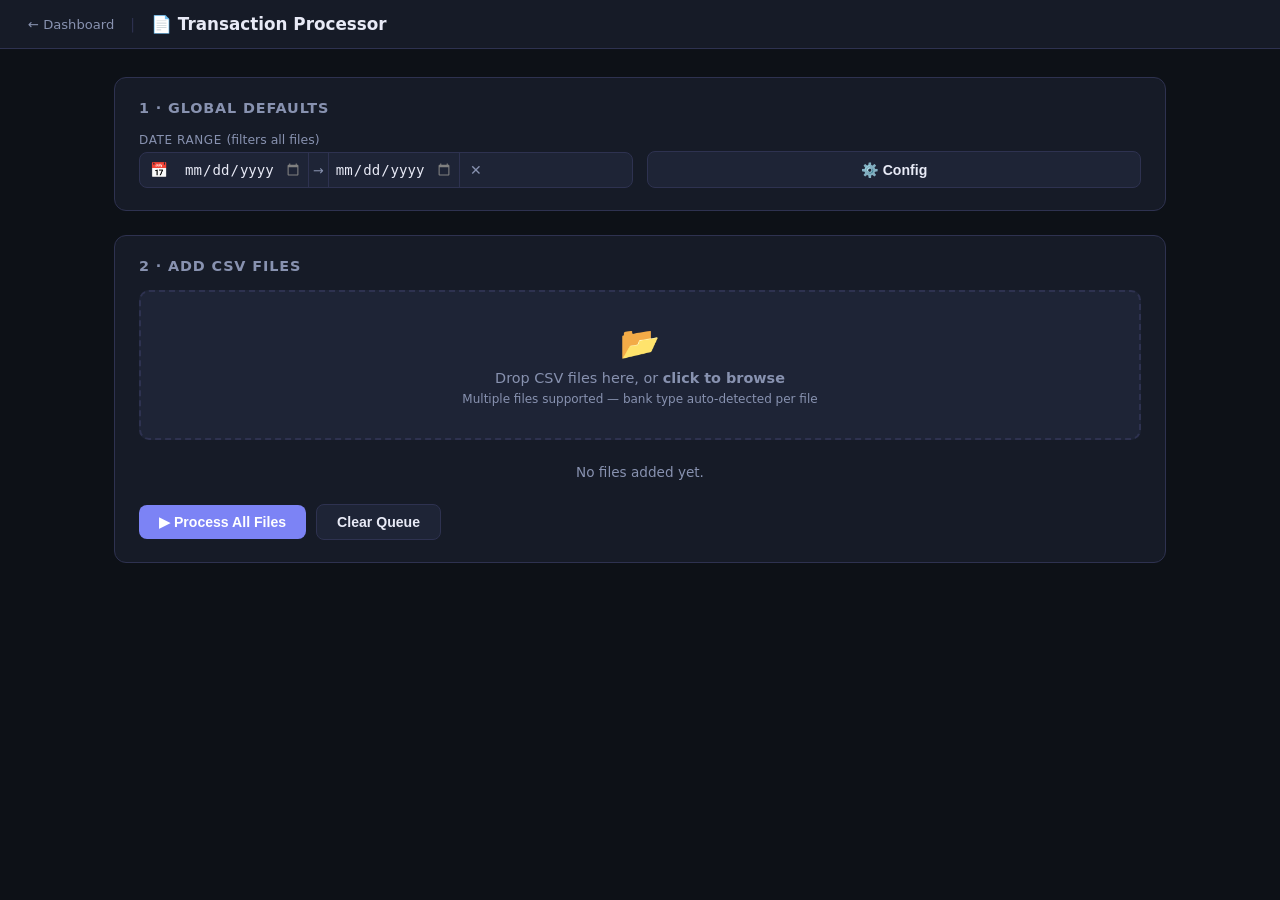
==== process.html @ f2950ca1 "(1) fix when parsing date to assume local timezone and not utc+0. (2) fix citi processing to negate " ====
<!DOCTYPE html>
<html lang="en">
<head>
  <meta charset="UTF-8" />
  <meta name="viewport" content="width=device-width, initial-scale=1.0" />
  <title>Transaction Processor · Spend Tracker</title>
  <style>
    :root {
      --bg:      #0d1117; --surface: #161b27; --surface2: #1e2436;
      --border:  #2e3250; --text:    #e8eaf6; --muted:    #8892b0;
      --accent:  #7c83f5; --green:   #4caf91; --red:      #e05c5c;
    }
    *, *::before, *::after { box-sizing: border-box; margin: 0; padding: 0; }
    body { background: var(--bg); color: var(--text); font-family: 'Segoe UI', system-ui, sans-serif; font-size: 14px; min-height: 100vh; }

    /* ── HEADER ── */
    header { background: var(--surface); border-bottom: 1px solid var(--border); padding: 14px 28px; display: flex; align-items: center; gap: 16px; }
    header a { color: var(--muted); text-decoration: none; font-size: 0.82rem; }
    header a:hover { color: var(--accent); }
    header h1 { font-size: 1.05rem; font-weight: 700; }
    .sep { color: var(--border); }

    /* ── LAYOUT ── */
    main { max-width: 1100px; margin: 0 auto; padding: 28px 24px; display: flex; flex-direction: column; gap: 24px; }
    .section { background: var(--surface); border: 1px solid var(--border); border-radius: 12px; padding: 22px 24px; display: flex; flex-direction: column; gap: 16px; }
    .section h2 { font-size: 0.9rem; font-weight: 700; color: var(--muted); text-transform: uppercase; letter-spacing: 0.06em; }

    /* ── GLOBAL FIELDS ── */
    .fields-row { display: flex; gap: 14px; flex-wrap: wrap; }
    .field-group { display: flex; flex-direction: column; gap: 5px; flex: 1; min-width: 180px; }
    .field-group label { font-size: 0.75rem; color: var(--muted); text-transform: uppercase; letter-spacing: 0.05em; }
    .field-group input, .field-group select {
      background: var(--surface2); border: 1px solid var(--border); color: var(--text);
      padding: 8px 12px; border-radius: 8px; font-size: 0.88rem; outline: none;
    }
    .field-group input:focus, .field-group select:focus { border-color: var(--accent); }

    /* ── DROP ZONE ── */
    #drop-zone {
      border: 2px dashed var(--border); border-radius: 10px; padding: 32px 24px;
      text-align: center; cursor: pointer; transition: border-color 0.15s, background 0.15s;
      background: var(--surface2);
    }
    #drop-zone:hover, #drop-zone.drag-over { border-color: var(--accent); background: #7c83f510; }
    #drop-zone .drop-icon { font-size: 2rem; }
    #drop-zone p { color: var(--muted); font-size: 0.9rem; margin-top: 8px; }

    /* ── FILE QUEUE ── */
    .file-queue { display: flex; flex-direction: column; gap: 10px; } /* overflow-x: auto; /* prevent rows from forcing page width */ }
    .fq-row { overflow-x: auto; }
    .fq-empty { color: var(--muted); font-size: 0.85rem; text-align: center; padding: 8px 0; }
    .fq-row {
      display: flex; align-items: center; gap: 10px; padding: 12px 14px;
      background: var(--surface2); border-radius: 8px; border: 1px solid var(--border);
      /* keep everything on a single line so the remove button never drops
         and spacing stays predictable regardless of container width */
      flex-wrap: nowrap;
    }
    .fq-name {
      /* occupy remaining space but can shrink to zero; width capped so
         truncation happens at the same point regardless of other content */
      flex: 1 1 0;           /* grow/shrink with the row */
      min-width: 0;          /* allow it to collapse for scrolling */
      max-width: 250px;      /* prevent insanely long names from pushing
                                 everything else */
      font-size: 0.88rem;
      overflow: hidden; text-overflow: ellipsis; white-space: nowrap;
    }
    .fq-badge {
      font-size: 0.75rem; color: var(--green); background: #4caf9118;
      border: 1px solid #4caf9140; border-radius: 20px; padding: 3px 10px;
      /* fixed width pill so all badges align uniformly */
      display: inline-block; flex: 0 0 140px; max-width: 140px;
      overflow: hidden; text-overflow: ellipsis; white-space: nowrap;
    }
    .fq-badge.unknown { color: var(--red); background: #e05c5c18; border-color: #e05c5c40; }

    /* styled native select — matches index.html trigger aesthetic */
    .fq-select-wrap { position: relative; display: inline-block; }
    .fq-select-wrap::after {
      content: '\25BE'; position: absolute; right: 10px; top: 50%;
      transform: translateY(-50%); color: var(--muted); pointer-events: none; font-size: 0.8rem;
    }
    .fq-select {
      appearance: none; -webkit-appearance: none;
      background: var(--surface); border: 1px solid var(--border); color: var(--text);
      padding: 7px 30px 7px 12px; border-radius: 8px; font-size: 0.82rem;
      outline: none; cursor: pointer;
      flex: 0 0 200px;        /* fixed select width */
      font-family: inherit;
    }
    .fq-select:focus { border-color: var(--accent); }
    .fq-select:hover { border-color: var(--muted); }

    /* per-file text inputs (account name, owner) */
    .fq-input {
      background: var(--surface); border: 1px solid var(--border); color: var(--text);
      padding: 7px 12px; border-radius: 8px; font-size: 0.82rem; outline: none;
      min-width: 130px; font-family: inherit;
    }
    .fq-input:focus { border-color: var(--accent); }
    .fq-input:hover { border-color: var(--muted); }
    .fq-input::placeholder { color: var(--muted); }
    .fq-field { display: flex; flex-direction: column; gap: 3px;
      flex: 0 0 150px; /* fixed field width for uniform rows */
    }
    .fq-field-label { font-size: 0.68rem; color: var(--muted); text-transform: uppercase; letter-spacing: 0.05em; }

    .fq-remove {
      cursor: pointer; color: var(--muted); background: none; border: none;
      font-size: 1rem; padding: 4px 8px; border-radius: 4px; line-height: 1;
      margin-left: auto; flex-shrink: 0; /* keep button visible and at end */
    }
    .fq-remove:hover { color: var(--red); }

    .autocomplete-wrapper { position: relative; flex: 0 0 150px; }
    .autocomplete-list {
      display: none;
      position: absolute;
      top: 100%;
      left: 0;
      right: 0;
      z-index: 500;
      background: var(--surface);
      border: 1px solid var(--border);
      border-radius: 6px;
      max-height: 180px;
      overflow-y: auto;
      box-shadow: 0 4px 16px #00000055;
    }
    .autocomplete-list.open { display: block; }
    .autocomplete-item {
      padding: 7px 12px;
      font-size: 0.82rem;
      cursor: pointer;
      color: var(--text);
    }
    .autocomplete-item:hover { background: var(--surface2); }

    /* ── BUTTONS ── */
    .btn { padding: 9px 20px; border-radius: 8px; border: none; font-size: 0.88rem; font-weight: 600; cursor: pointer; transition: opacity 0.15s; }
    .btn:hover { opacity: 0.85; }
    .btn-primary { background: var(--accent); color: white; }
    .btn-secondary { background: var(--surface2); color: var(--text); border: 1px solid var(--border); }
    .btn-green { background: var(--green); color: white; }
    .btn-sm { padding: 5px 12px; font-size: 0.78rem; }
    .btn-danger { background: transparent; border: none; color: var(--muted); font-size: 1rem; cursor: pointer; padding: 4px 8px; border-radius: 4px; }
    .btn-danger:hover { color: var(--red); }
    input[type=file] { display: none; }

    /* ── PARSE ACTIONS ── */
    .parse-actions { display: flex; align-items: center; gap: 10px; flex-wrap: wrap; }
    .parse-error { color: var(--red); font-size: 0.82rem; display: none; padding: 8px 12px; background: #e05c5c18; border-radius: 6px; border: 1px solid #e05c5c44; }

    /* ── SUMMARY BAR ── */
    .summary-bar { display: flex; align-items: center; gap: 20px; padding: 10px 14px; background: var(--surface2); border-radius: 8px; flex-wrap: wrap; }
    .summary-bar .stat { display: flex; flex-direction: column; gap: 2px; }
    .summary-bar .stat-label { font-size: 0.7rem; color: var(--muted); text-transform: uppercase; letter-spacing: 0.05em; }
    .summary-bar .stat-value { font-size: 0.95rem; font-weight: 700; }
    .positive { color: var(--green); }
    .negative { color: var(--red); }
    .summary-bar .actions { margin-left: auto; display: flex; gap: 8px; flex-wrap: wrap; }

    /* ── PREVIEW TABLE ── */
    .table-wrap { overflow-x: auto; border-radius: 9px; border: 1px solid var(--border); }
    table { width: 100%; border-collapse: collapse; font-size: 0.83rem; }
    thead tr { background: var(--surface2); }
    th { padding: 9px 10px; text-align: left; color: var(--muted); font-size: 0.72rem; text-transform: uppercase; letter-spacing: 0.05em; white-space: nowrap; border-bottom: 1px solid var(--border); }
    tbody tr { border-bottom: 1px solid var(--border)22; }
    tbody tr:last-child { border-bottom: none; }
    tbody tr:hover { background: var(--surface2)88; }
    td { padding: 6px 8px; vertical-align: middle; }
    td.row-num { color: var(--muted); font-size: 0.75rem; width: 36px; text-align: center; }
    td.date-cell { white-space: nowrap; color: var(--muted); width: 100px; }
    td.amount-cell { text-align: right; white-space: nowrap; width: 90px; font-family: monospace; }
    [contenteditable] { outline: none; border-radius: 4px; padding: 2px 5px; min-width: 20px; display: inline-block; }
    [contenteditable]:focus { background: var(--surface2); box-shadow: 0 0 0 1.5px var(--accent); }
    td.amount-cell [contenteditable] { text-align: right; }
    .error-row { background: #e05c5c10 !important; }
    .error-row td.date-cell { color: var(--red); }

    /* ── TOAST ── */
    #toast { position: fixed; bottom: 24px; right: 24px; background: var(--surface); border: 1px solid var(--border); color: var(--text); padding: 10px 18px; border-radius: 9px; font-size: 0.85rem; box-shadow: 0 8px 24px #00000066; opacity: 0; pointer-events: none; transition: opacity 0.2s; z-index: 999; }
    #toast.show { opacity: 1; }

    /* modal overlay for account config import */
    .modal {
      position: fixed; top: 0; left: 0; width: 100%; height: 100%;
      background: rgba(0,0,0,0.6); display: flex; align-items: center; justify-content: center;
      visibility: hidden; opacity: 0; transition: opacity 0.2s;
      z-index: 1000;
    }
    .modal.show { visibility: visible; opacity: 1; }
    .modal-content {
      background: var(--surface); padding: 20px; border-radius: 10px;
      width: 90%; max-width: 500px;
    }
    .modal-content textarea {
      width: 100%; resize: vertical; background: var(--surface2);
      color: var(--text); border: 1px solid var(--border);
      border-radius: 8px; padding: 8px;
      font-family: inherit; font-size: 0.9rem;
    }
    .modal-actions { display: flex; justify-content: flex-end; gap: 10px; margin-top: 10px; }

    .config-status-badge {
      font-size: 0.75rem;
      color: var(--green);
      display: flex;
      align-items: center;
      gap: 4px;
      margin-top: 4px;
      white-space: nowrap;
    }
    .config-status-badge a {
      color: var(--accent);
      text-decoration: none;
      cursor: pointer;
    }
    .config-status-badge a:hover { text-decoration: underline; }

    /* ── DATE RANGE PILL ── */
    .date-range-pill {
      display: inline-flex; align-items: center; gap: 0;
      background: var(--surface2); border: 1px solid var(--border);
      border-radius: 8px; padding: 0; overflow: hidden; transition: border-color 0.15s;
    }
    .date-range-pill:focus-within { border-color: var(--accent); }
    .date-range-pill .pill-icon { padding: 0 10px; color: var(--muted); font-size: 0.9rem; pointer-events: none; }
    .date-range-pill input[type=date] {
      background: transparent; border: none; color: var(--text);
      padding: 8px 6px; font-size: 0.88rem; outline: none; cursor: pointer; width: 130px;
    }
    .date-range-pill input[type=date]::-webkit-calendar-picker-indicator { filter: invert(0.5); cursor: pointer; }
    .date-range-pill .pill-sep {
      color: var(--muted); font-size: 0.8rem; padding: 0 4px;
      border-left: 1px solid var(--border); border-right: 1px solid var(--border);
      align-self: stretch; display: flex; align-items: center;
    }
    .date-range-clear {
      background: none; border: none; color: var(--muted); cursor: pointer;
      padding: 0 10px; font-size: 0.85rem; align-self: stretch;
      border-left: 1px solid var(--border); display: flex; align-items: center;
    }
    .date-range-clear:hover { color: var(--red); }
    .toggle-label { display: flex; align-items: center; gap: 7px; font-size: 0.82rem; color: var(--muted); cursor: pointer; user-select: none; }
    .toggle-label input[type=checkbox] { accent-color: var(--accent); width: 14px; height: 14px; cursor: pointer; }
    .toggle-label:hover { color: var(--text); }
    #step-preview { display: none; }
  </style>
</head>
<body>

<header>
  <a href="./index.html">&#x2190; Dashboard</a>
  <span class="sep">|</span>
  <h1>&#x1F4C4; Transaction Processor</h1>
</header>

<main>

  <!-- ── STEP 1: GLOBAL DEFAULTS ── -->
  <div class="section" id="step-defaults">
    <h2>1 · Global Defaults</h2>
    <div class="fields-row">
      <div class="field-group">
        <label>Date Range <span style="font-weight:400;text-transform:none;letter-spacing:0;font-size:0.78rem">(filters all files)</span></label>
        <div class="date-range-pill">
          <span class="pill-icon">&#x1F4C5;</span>
          <input type="date" id="date-from" title="From date" />
          <span class="pill-sep">&#x2192;</span>
          <input type="date" id="date-to" title="To date" />
          <button class="date-range-clear" id="date-range-clear" title="Clear dates">&#x2715;</button>
        </div>
      </div>
      <div class="field-group" style="justify-content: stretch;">
        <label>&nbsp;</label>
        <button class="btn btn-secondary" id="accounts-config-btn" style="flex: 1; line-height: 1;">&#x2699;&#xFE0F; Config</button>
        <div id="config-loaded-status" style="display:none;">
          <span class="config-status-badge">&#x2713; Loaded <span id="config-account-count"></span> account configs &middot; <a href="#" id="config-view-link">View</a></span>
        </div>
      </div>
    </div>
  </div>

  <!-- ── STEP 2: ADD FILES ── -->
  <div class="section" id="step-input">
    <h2>2 · Add CSV Files</h2>
    <div id="drop-zone">
      <div class="drop-icon">&#x1F4C2;</div>
      <p>Drop CSV files here, or <strong>click to browse</strong></p>
      <p style="font-size:0.75rem;margin-top:6px">Multiple files supported &mdash; bank type auto-detected per file</p>
    </div>
    <input type="file" id="file-input" accept=".csv,.txt" multiple />
    <div class="file-queue" id="file-queue">
      <p class="fq-empty">No files added yet.</p>
    </div>
    <div class="parse-error" id="parse-error"></div>
    <div class="parse-actions">
      <button class="btn btn-primary" id="process-btn">&#x25B6; Process All Files</button>
      <button class="btn btn-secondary" id="clear-queue-btn">Clear Queue</button>
    </div>
  </div>

  <!-- ── STEP 3: PREVIEW ── -->
  <div class="section" id="step-preview">
    <h2>3 · Review &amp; Edit</h2>
    <div class="summary-bar" id="summary-bar">
      <div class="stat"><span class="stat-label">Rows</span><span class="stat-value" id="stat-rows">&#x2014;</span></div>
      <div class="stat"><span class="stat-label">Total Expenses</span><span class="stat-value negative" id="stat-expenses">&#x2014;</span></div>
      <div class="stat"><span class="stat-label">Total Credits</span><span class="stat-value positive" id="stat-credits">&#x2014;</span></div>
      <div class="stat"><span class="stat-label">Net</span><span class="stat-value" id="stat-net">&#x2014;</span></div>
      <div class="actions">
        <label class="toggle-label"><input type="checkbox" id="include-header" unchecked /> Include Header</label>
        <button class="btn btn-green btn-sm" id="copy-tsv-btn">&#x1F4CB; Copy for Google Sheets</button>
        <button class="btn btn-secondary btn-sm" id="download-csv-btn">&#x2B07; Download CSV</button>
        <button class="btn btn-secondary btn-sm" id="clear-btn">Clear</button>
      </div>
    </div>
    <div class="table-wrap">
      <table id="preview-table">
        <thead>
          <tr>
            <th>#</th><th>Date</th><th>Description</th>
            <th style="text-align:right">Amount</th>
            <th>Account</th><th>Category</th><th>Owner</th><th></th>
          </tr>
        </thead>
        <tbody id="preview-tbody"></tbody>
      </table>
    </div>
    <p style="font-size:0.75rem;color:var(--muted)">Click any cell to edit. Amount sign convention: negative = expense, positive = credit/payment.</p>
  </div>

</main>

<!-- configuration import modal -->
<div id="config-modal" class="modal">
  <div class="modal-content">
    <h3>Import Configuration</h3>
    <textarea id="config-text" placeholder="Paste JSON here" rows="10" style="margin-top: 12px;"></textarea>
    <div style="margin-top:8px; font-size:0.85rem;">
      or <button class="btn btn-secondary btn-sm" id="config-file-btn">Choose file</button>
      <input type="file" id="config-file-input" accept=".json" style="display:none" />
    </div>
    <div id="config-error" class="parse-error" style="margin-top:8px; display:none"></div>
    <div class="modal-actions">
      <button class="btn btn-primary" id="config-load-btn">Load</button>
      <button class="btn btn-secondary" id="config-cancel-btn">Cancel</button>
    </div>
  </div>
</div>

<div id="toast"></div>
<script>
const ADAPTERS = {
  capital_one: {
    label: 'Capital One Credit Card', dateCol: 'posted date', descCol: 'description',
    amountMode: 'debit_credit', debitCol: 'debit', creditCol: 'credit',
    categoryCol: 'category', accountCol: 'card no.',
  },
  chase_bank: {
    label: 'Chase Bank Account', dateCol: 'posting date', descCol: 'description',
    amountMode: 'signed', amountCol: 'amount', notesCol: 'type',
  },
  chase_card: {
    label: 'Chase Credit Card', dateCol: 'post date', descCol: 'description',
    amountMode: 'signed', amountCol: 'amount', categoryCol: 'category', notesCol: 'memo',
  },
  amex: {
    label: 'American Express', dateCol: 'date', descCol: 'description',
    amountMode: 'amex_negate', amountCol: 'amount',
  },
  citi_custom: {
    label: 'Citi CustomCash Card', dateCol: 'date', descCol: 'description',
    amountMode: 'debit_credit_negate', debitCol: 'debit', creditCol: 'credit',
  },
  citi_costco: {
    label: 'Citi Costco Anywhere Card', dateCol: 'date', descCol: 'description',
    amountMode: 'debit_credit_negate', debitCol: 'debit', creditCol: 'credit', ownerCol: 'member name',
  },
};

function parseCSV(text) {
  const rows = [];
  let field = '', row = [], inQuote = false;
  const t = text.replace(/\r\n/g, '\n').replace(/\r/g, '\n');
  for (let i = 0; i < t.length; i++) {
    const ch = t[i];
    if (inQuote) {
      if (ch === '"' && t[i+1] === '"') { field += '"'; i++; }
      else if (ch === '"') { inQuote = false; }
      else { field += ch; }
    } else {
      if (ch === '"') { inQuote = true; }
      else if (ch === ',') { row.push(field.trim()); field = ''; }
      else if (ch === '\n') { row.push(field.trim()); field = ''; if (row.some(c => c !== '')) rows.push(row); row = []; }
      else { field += ch; }
    }
  }
  row.push(field.trim());
  if (row.some(c => c !== '')) rows.push(row);
  return rows;
}

function normalizeDate(raw) {
  if (!raw) return '';
  raw = raw.trim();
  let m = raw.match(/^(\d{4})-(\d{2})-(\d{2})$/);
  if (m) return `${m[2]}/${m[3]}/${m[1]}`;
  m = raw.match(/^(\d{1,2})\/(\d{1,2})\/(\d{4})$/);
  if (m) return `${m[1].padStart(2,'0')}/${m[2].padStart(2,'0')}/${m[3]}`;
  m = raw.match(/^(\d{1,2})\/(\d{1,2})\/(\d{2})$/);
  if (m) { const yr = parseInt(m[3]) < 50 ? '20'+m[3] : '19'+m[3]; return `${m[1].padStart(2,'0')}/${m[2].padStart(2,'0')}/${yr}`; }
  return raw;
}

function parseNum(s) { if (!s || s.trim() === '') return 0; return parseFloat(s.replace(/[$,\s]/g, '')) || 0; }

function normalizeAmount(row, adapter) {
  switch (adapter.amountMode) {
    case 'signed':               return parseNum(row[adapter.amountCol]);
    case 'amex_negate':           return -parseNum(row[adapter.amountCol]);
    case 'debit_credit':          return parseNum(row[adapter.creditCol]) - parseNum(row[adapter.debitCol]);
    case 'debit_credit_negate':  return -parseNum(row[adapter.creditCol]) + parseNum(row[adapter.debitCol]);
    default: return 0;
  }
}

function autoDetect(headers) {
  const h = new Set(headers.map(x => x.toLowerCase().trim()));
  if (h.has('posted date') && h.has('card no.'))             return 'capital_one';
  if (h.has('posting date') && h.has('balance'))             return 'chase_bank';
  if (h.has('post date') && h.has('memo'))                   return 'chase_card';
  if (h.has('member name'))                                   return 'citi_costco';
  if (h.has('status') && h.has('debit') && h.has('credit') && !h.has('member name')) return 'citi_custom';
  if (h.has('date') && h.has('amount') && !h.has('debit') && !h.has('balance') && headers.length <= 5) return 'amex';
  return null;
}

function transformRows(csvRows, adapterId, globalAccount, globalOwner) {
  const adapter = ADAPTERS[adapterId];
  if (!adapter) throw new Error('Unknown adapter: ' + adapterId);
  const headers = csvRows[0].map(h => h.toLowerCase().trim());
  const col = name => headers.indexOf(name.toLowerCase().trim());
  const missingDate = col(adapter.dateCol) === -1;
  const missingDesc = col(adapter.descCol) === -1;
  let missingAmt = false;
  if (adapter.amountMode === 'signed' || adapter.amountMode === 'amex_negate') missingAmt = col(adapter.amountCol) === -1;
  else if (adapter.amountMode === 'debit_credit' || adapter.amountMode === 'debit_credit_negate') {
    missingAmt = col(adapter.debitCol) === -1 || col(adapter.creditCol) === -1;
  }
  if (missingDate || missingDesc || missingAmt) {
    const missing = [];
    if (missingDate) missing.push(`"${adapter.dateCol}"`);
    if (missingDesc) missing.push(`"${adapter.descCol}"`);
    if (missingAmt)  missing.push('amount column(s)');
    throw new Error(`Headers not found: ${missing.join(', ')}. Check that the correct bank is selected and the CSV header row is included.`);
  }
  const getCol = (row, name) => name ? (col(name) >= 0 ? (row[col(name)] || '').trim() : '') : '';
  return csvRows.slice(1).map(row => {
    const keyed = {};
    headers.forEach((h, i) => { keyed[h] = (row[i] || '').trim(); });
    const rawDate = getCol(row, adapter.dateCol);
    const amount  = normalizeAmount(keyed, adapter);
    if (!rawDate && amount === 0) return null;
    return {
      date: normalizeDate(rawDate), description: getCol(row, adapter.descCol),
      amount, category: getCol(row, adapter.categoryCol) || '',
      account:      globalAccount || getCol(row, adapter.accountCol) || '',
      accountOwner: globalOwner   || getCol(row, adapter.ownerCol)   || '',
      notes: getCol(row, adapter.notesCol) || '',
    };
  }).filter(Boolean);
}

function dateToComparable(mmddyyyy) {
  const m = (mmddyyyy || '').match(/^(\d{2})\/(\d{2})\/(\d{4})$/);
  if (!m) return null;
  return parseInt(m[3] + m[1] + m[2]);
}

function applyDateFilter(rows) {
  const fromVal = document.getElementById('date-from').value;
  const toVal   = document.getElementById('date-to').value;
  if (!fromVal && !toVal) return rows;
  const fromInt = fromVal ? parseInt(fromVal.replace(/-/g, '')) : null;
  const toInt   = toVal   ? parseInt(toVal.replace(/-/g, ''))   : null;
  return rows.filter(r => {
    const d = dateToComparable(r.date);
    if (d === null) return true;
    if (fromInt && d < fromInt) return false;
    if (toInt   && d > toInt)   return false;
    return true;
  });
}

function fmt(n) { return (n < 0 ? '-' : '') + '$' + Math.abs(n).toFixed(2).replace(/\B(?=(\d{3})+(?!\d))/g, ','); }
function esc(s) { return (s || '').replace(/&/g,'&amp;').replace(/</g,'&lt;').replace(/>/g,'&gt;'); }

let parsedRows = [];

function renderPreview(rows) {
  parsedRows = rows;
  const tbody = document.getElementById('preview-tbody');
  tbody.innerHTML = '';
  rows.forEach((r, i) => {
    const tr = document.createElement('tr');
    if (!r.date || r.date === '') tr.classList.add('error-row');
    tr.innerHTML = `
      <td class="row-num">${i+1}</td>
      <td class="date-cell">${esc(r.date)}</td>
      <td><span contenteditable="true" data-field="description" data-idx="${i}">${esc(r.description)}</span></td>
      <td class="amount-cell"><span contenteditable="true" data-field="amount" data-idx="${i}">${r.amount.toFixed(2)}</span></td>
      <td><span contenteditable="true" data-field="account" data-idx="${i}">${esc(r.account)}</span></td>
      <td><span contenteditable="true" data-field="category" data-idx="${i}">${esc(r.category)}</span></td>
      <td><span contenteditable="true" data-field="accountOwner" data-idx="${i}">${esc(r.accountOwner)}</span></td>
      <td><button class="btn-danger" data-del="${i}" title="Remove row">&#x2715;</button></td>
    `;
    tbody.appendChild(tr);
  });
  tbody.querySelectorAll('[contenteditable]').forEach(el => {
    el.addEventListener('input', () => {
      const idx = parseInt(el.dataset.idx), field = el.dataset.field, val = el.textContent.trim();
      if (field === 'amount') parsedRows[idx].amount = parseFloat(val) || 0;
      else parsedRows[idx][field] = val;
      updateSummary();
    });
  });
  tbody.querySelectorAll('[data-del]').forEach(btn => {
    btn.addEventListener('click', () => { parsedRows.splice(parseInt(btn.dataset.del), 1); renderPreview(parsedRows); updateSummary(); });
  });
  document.getElementById('step-preview').style.display = 'flex';
  updateSummary();
  document.getElementById('step-preview').scrollIntoView({ behavior: 'smooth', block: 'start' });
}

function updateSummary() {
  const expenses = parsedRows.filter(r => r.amount < 0).reduce((s,r) => s+r.amount, 0);
  const credits  = parsedRows.filter(r => r.amount > 0).reduce((s,r) => s+r.amount, 0);
  const net = expenses + credits;
  document.getElementById('stat-rows').textContent     = parsedRows.length;
  document.getElementById('stat-expenses').textContent = fmt(expenses);
  document.getElementById('stat-credits').textContent  = fmt(credits);
  const netEl = document.getElementById('stat-net');
  netEl.textContent = fmt(net);
  netEl.className = 'stat-value ' + (net >= 0 ? 'positive' : 'negative');
}

const OUTPUT_HEADERS = ['Date','Description','Amount','Account','Category','Account Owner'];

function rowsToTSV(rows, includeHeader=true) {
  const lines = includeHeader ? [OUTPUT_HEADERS.join('\t')] : [];
  rows.forEach(r => lines.push([r.date,r.description,r.amount.toFixed(2),r.account,r.category,r.accountOwner].map(v=>String(v).replace(/\t/g,' ')).join('\t')));
  return lines.join('\n');
}

function rowsToCSV(rows, includeHeader=true) {
  const q = v => { const s=String(v); return (s.includes(',')||s.includes('"')||s.includes('\n')) ? '"'+s.replace(/"/g,'""')+'"' : s; };
  const lines = includeHeader ? [OUTPUT_HEADERS.map(q).join(',')] : [];
  rows.forEach(r => lines.push([r.date,r.description,r.amount.toFixed(2),r.account,r.category,r.accountOwner].map(q).join(',')));
  return lines.join('\n');
}

function showToast(msg, duration=2200) {
  const t = document.getElementById('toast');
  t.textContent = msg; t.classList.add('show');
  setTimeout(() => t.classList.remove('show'), duration);
}

function showError(el, msg) { el.textContent = '\u26A0 ' + msg; el.style.display = 'block'; }

document.getElementById('copy-tsv-btn').addEventListener('click', () => {
  if (!parsedRows.length) return;
  document.querySelectorAll('[data-field]').forEach(el => {
    const idx=parseInt(el.dataset.idx), field=el.dataset.field;
    if (idx>=0 && idx<parsedRows.length) {
      if (field==='amount') parsedRows[idx].amount = parseFloat(el.textContent.trim()) || 0;
      else parsedRows[idx][field] = el.textContent.trim();
    }
  });
  navigator.clipboard.writeText(rowsToTSV(parsedRows, document.getElementById('include-header').checked))
    .then(() => showToast('\u2713 Copied! Paste directly into Google Sheets.'))
    .catch(() => showToast('Copy failed \u2014 try the Download button instead.'));
});

document.getElementById('download-csv-btn').addEventListener('click', () => {
  if (!parsedRows.length) return;
  const blob = new Blob([rowsToCSV(parsedRows, document.getElementById('include-header').checked)], {type:'text/csv'});
  const a = document.createElement('a');
  a.href = URL.createObjectURL(blob);
  a.download = `transactions_${new Date().toISOString().slice(0,10)}.csv`;
  a.click();
});

document.getElementById('clear-btn').addEventListener('click', () => {
  parsedRows = [];
  document.getElementById('preview-tbody').innerHTML = '';
  document.getElementById('step-preview').style.display = 'none';
  document.getElementById('parse-error').style.display = 'none';
});

document.getElementById('date-range-clear').addEventListener('click', () => {
  document.getElementById('date-from').value = '';
  document.getElementById('date-to').value = '';
});

// ─── FILE QUEUE ───────────────────────────────────────────────────────────────
let fileQueue = [];

// account configuration imported by user
let loadedConfigJson = null;
let accountOptions = [];

function updateConfigBadge() {
  const statusEl = document.getElementById('config-loaded-status');
  const countEl  = document.getElementById('config-account-count');
  if (!statusEl) return;
  if (accountOptions.length > 0) {
    countEl.textContent = accountOptions.length;
    statusEl.style.display = 'block';
  } else {
    statusEl.style.display = 'none';
  }
}

function loadAccountConfigObject(obj, rawJson) {
  try {
    if (!obj || !obj.options || !Array.isArray(obj.options.accounts))
      throw new Error('JSON must contain options.accounts array');
    accountOptions = obj.options.accounts.map(a => ({
      name: a.name, owner: a.owner, type: a.type, description: a.description
    })).filter(a => a.name);
    loadedConfigJson = rawJson || JSON.stringify(obj, null, 2);
    fileQueue.forEach(f => {
      const m = accountOptions.find(a => a.name === f.account);
      if (m) f.owner = m.owner;
    });
    renderQueue();
    updateConfigBadge();
    showToast('Account configuration loaded');
  } catch(e) {
    showError(document.getElementById('config-error'), e.message);
  }
}

function showConfigModal(show = true) {
  const m = document.getElementById('config-modal');
  if (!m) return;
  if (show) {
    document.getElementById('config-text').value = '';
    document.getElementById('config-error').style.display = 'none';
    m.classList.add('show');
  } else {
    m.classList.remove('show');
  }
}


function bankOptionsHTML(selectedKey) {
  return '<option value="">\u2014 Select bank \u2014</option>' +
    Object.entries(ADAPTERS).map(([k,v]) =>
      `<option value="${k}" ${selectedKey===k ? 'selected' : ''}>${esc(v.label)}</option>`
    ).join('');
}

function renderQueue() {
  const el = document.getElementById('file-queue');
  if (!fileQueue.length) { el.innerHTML = '<p class="fq-empty">No files added yet.</p>'; return; }
  el.innerHTML = fileQueue.map(f => `
    <div class="fq-row" data-id="${f.id}">
      <span class="fq-name" title="${esc(f.name)}">${esc(f.name)}</span>
      <span class="fq-badge ${f.detected ? '' : 'unknown'}">
        ${f.detected ? '\u2713 ' + esc(ADAPTERS[f.detected].label) : '\u26A0 Unknown \u2014 select below'}
      </span>
      <div class="fq-select-wrap">
        <select class="fq-select" data-id="${f.id}" data-field="bank">${bankOptionsHTML(f.bank)}</select>
      </div>
      <div class="fq-field autocomplete-wrapper">
        <input class="fq-input ac-input" data-id="${f.id}" data-field="account" data-ac="account" placeholder="Account Name" value="${esc(f.account)}" autocomplete="off">
        <div class="autocomplete-list" data-ac-list="account-${f.id}"></div>
      </div>
      <div class="fq-field autocomplete-wrapper">
        <input class="fq-input ac-input" data-id="${f.id}" data-field="owner" data-ac="owner" placeholder="Account Owner" value="${esc(f.owner)}" autocomplete="off">
        <div class="autocomplete-list" data-ac-list="owner-${f.id}"></div>
      </div>
        <button class="fq-remove" data-id="${f.id}" title="Remove">\u2715</button>
      </div>
  `).join('');

  el.querySelectorAll('.fq-select').forEach(sel => {
    sel.addEventListener('change', e => {
      const item = fileQueue.find(f => f.id === e.target.dataset.id);
      if (item) { item.bank = e.target.value; renderQueue(); }
    });
  });

  el.querySelectorAll('.fq-input').forEach(inp => {
    inp.addEventListener('input', e => {
      const item = fileQueue.find(f => f.id === e.target.dataset.id);
      if (item) {
        item[e.target.dataset.field] = e.target.value;
        if (e.target.dataset.field === 'account') {
          const match = accountOptions.find(a => a.name === e.target.value);
          if (match) {
            item.owner = match.owner;
            renderQueue();
          }
        }
      }
    });
  });

  el.querySelectorAll('.fq-remove').forEach(btn => {
    btn.addEventListener('click', e => {
      fileQueue = fileQueue.filter(f => f.id !== e.target.dataset.id);
      renderQueue();
    });
  });

  initAutoComplete();
}

function initAutoComplete() {
  document.querySelectorAll('.ac-input').forEach(input => {
    const listEl = input.parentElement.querySelector('.autocomplete-list');
    const type = input.dataset.ac; // "account" or "owner"

    function getSuggestions() {
      return type === 'account'
        ? accountOptions.map(a => a.name).filter(Boolean).sort()
        : [...new Set(accountOptions.map(a => a.owner).filter(Boolean))].sort();
    }

    function showList(items) {
      listEl.innerHTML = items.map(v =>
        `<div class="autocomplete-item">${esc(v)}</div>`
      ).join('');
      listEl.classList.toggle('open', items.length > 0);
      listEl.querySelectorAll('.autocomplete-item').forEach(item => {
        item.addEventListener('mousedown', e => {
          e.preventDefault(); // prevent blur before click
          input.value = item.textContent;
          input.dispatchEvent(new Event('input', { bubbles: true }));
          listEl.classList.remove('open');
        });
      });
    }

    input.addEventListener('focus', () => {
      const q = input.value.toLowerCase();
      const matches = getSuggestions().filter(v => v.toLowerCase().includes(q));
      showList(matches);
    });

    input.addEventListener('input', () => {
      const q = input.value.toLowerCase();
      const matches = getSuggestions().filter(v => v.toLowerCase().includes(q));
      showList(matches);
    });

    input.addEventListener('blur', () => {
      setTimeout(() => listEl.classList.remove('open'), 150);
    });
  });
}

function handleFiles(fileList) {
  Array.from(fileList).forEach(file => {
    const reader = new FileReader();
    reader.onload = ev => {
      const text = ev.target.result;
      let headers = [];
      try { headers = parseCSV(text.trim())[0] || []; } catch {}
      const detected = autoDetect(headers);
      const id = (Date.now() + Math.random()).toString(36);
      fileQueue.push({ id, name: file.name, text, detected, bank: detected || '', account: '', owner: '' });
      renderQueue();
    };
    reader.readAsText(file);
  });
}

const dropZone = document.getElementById('drop-zone');
dropZone.addEventListener('click', () => document.getElementById('file-input').click());
dropZone.addEventListener('dragover', e => { e.preventDefault(); dropZone.classList.add('drag-over'); });
dropZone.addEventListener('dragleave', e => { if (!dropZone.contains(e.relatedTarget)) dropZone.classList.remove('drag-over'); });
dropZone.addEventListener('drop', e => { e.preventDefault(); dropZone.classList.remove('drag-over'); if (e.dataTransfer.files.length) handleFiles(e.dataTransfer.files); });

// account config modal controls
const cfgBtn = document.getElementById('accounts-config-btn');
if (cfgBtn) cfgBtn.addEventListener('click', () => showConfigModal(true));

const cfgCancel = document.getElementById('config-cancel-btn');
if (cfgCancel) cfgCancel.addEventListener('click', () => showConfigModal(false));

const cfgLoad = document.getElementById('config-load-btn');
if (cfgLoad) cfgLoad.addEventListener('click', () => {
  try {
    const obj = JSON.parse(document.getElementById('config-text').value);
    loadAccountConfigObject(obj, document.getElementById('config-text').value);;
    showConfigModal(false);
  } catch (e) {
    showError(document.getElementById('config-error'), e.message);
  }
});

const cfgFileBtn = document.getElementById('config-file-btn');
if (cfgFileBtn) cfgFileBtn.addEventListener('click', () => document.getElementById('config-file-input').click());

const cfgFileInput = document.getElementById('config-file-input');
if (cfgFileInput) cfgFileInput.addEventListener('change', e => {
  const file = e.target.files[0];
  if (!file) return;
  const reader = new FileReader();
  reader.onload = ev => {
    try {
      const obj = JSON.parse(ev.target.result);
      loadAccountConfigObject(obj, ev.target.result);
      showConfigModal(false);
    } catch (err) {
      showError(document.getElementById('config-error'), err.message);
    }
  };
  reader.readAsText(file);
});

const viewLink = document.getElementById('config-view-link');
if (viewLink) {
  viewLink.addEventListener('click', e => {
    e.preventDefault();
    showConfigModal(true);
    if (loadedConfigJson) {
      document.getElementById('config-text').value = loadedConfigJson;
    }
  });
}

document.getElementById('file-input').addEventListener('change', e => {
  if (e.target.files.length) handleFiles(e.target.files);
  e.target.value = '';
});

document.getElementById('clear-queue-btn').addEventListener('click', () => {
  fileQueue = [];
  renderQueue();
  document.getElementById('parse-error').style.display = 'none';
});

document.getElementById('process-btn').addEventListener('click', () => {
  const errEl = document.getElementById('parse-error');
  errEl.style.display = 'none';
  if (!fileQueue.length) { showError(errEl, 'Add at least one CSV file to process.'); return; }
  const unassigned = fileQueue.filter(f => !f.bank);
  if (unassigned.length) { showError(errEl, 'Please select a bank for: ' + unassigned.map(f => f.name).join(', ')); return; }
  // account and owner are now per-file (set in fileQueue items)
  const errors = [], allRows = [];
  fileQueue.forEach(f => {
    try {
      const csvRows = parseCSV(f.text);
      if (csvRows.length < 2) { errors.push(`${f.name}: no data rows found`); return; }
      allRows.push(...transformRows(csvRows, f.bank, f.account, f.owner));
    } catch(e) { errors.push(`${f.name}: ${e.message}`); }
  });
  if (errors.length) { showError(errEl, errors.join(' \u00B7 ')); if (!allRows.length) return; }
  allRows.sort((a,b) => (dateToComparable(b.date)||0) - (dateToComparable(a.date)||0));
  const filtered = applyDateFilter(allRows);
  if (!filtered.length) {
    showError(errEl, allRows.length ? 'No transactions fall within the selected date range.' : 'No valid transactions found after parsing.');
    return;
  }
  renderPreview(filtered);
});
</script>
</body>
</html>
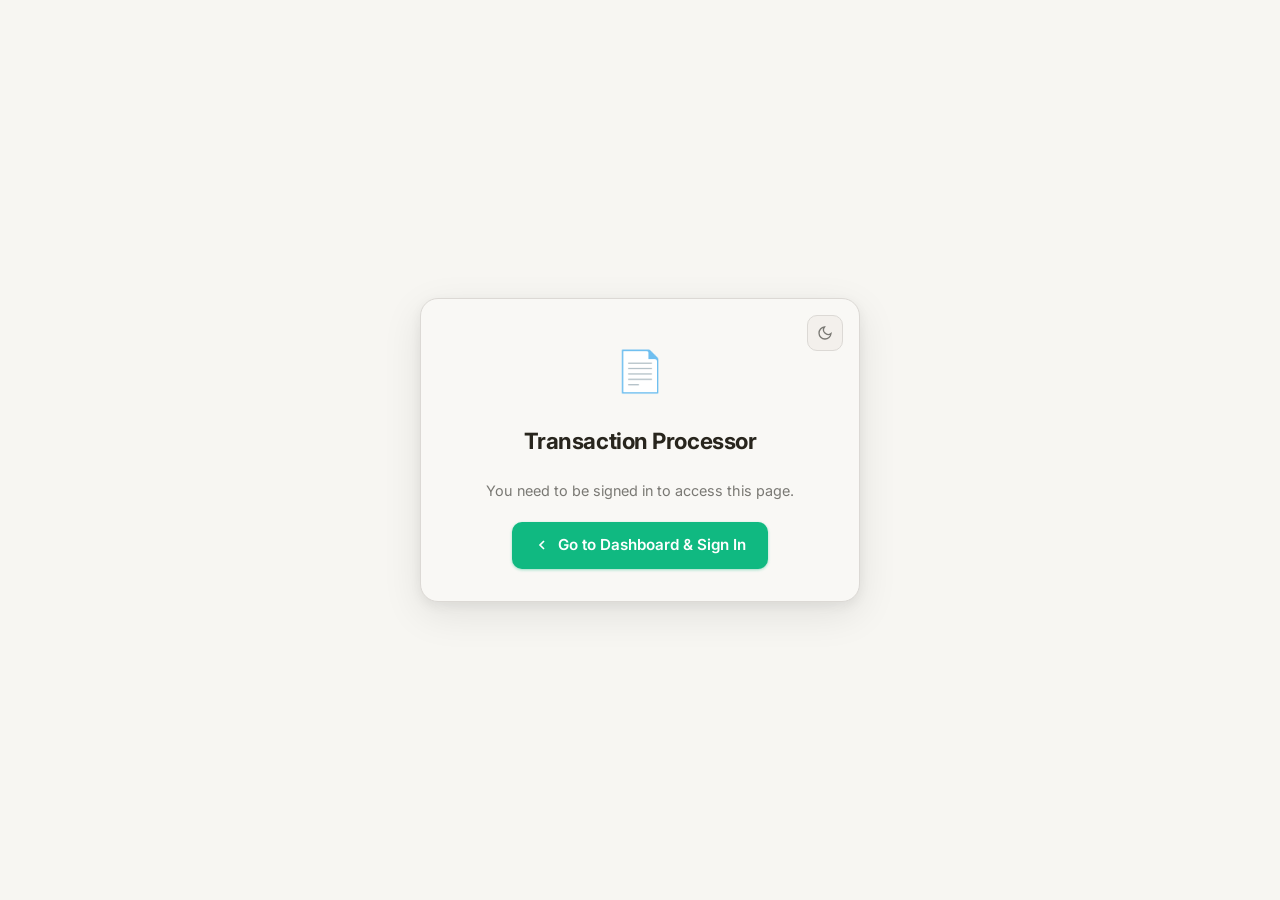
==== commit 7ea6e45f: "fix processor math for citi cards" ====
--- a/process.html
+++ b/process.html
@@ -4,14 +4,15 @@
   <meta charset="UTF-8" />
   <meta name="viewport" content="width=device-width, initial-scale=1.0" />
   <title>Transaction Processor · Spend Tracker</title>
+  <link rel="icon" type="image/x-icon" href="./favicon.ico">
+  <link rel="preconnect" href="https://fonts.googleapis.com">
+  <link rel="preconnect" href="https://fonts.gstatic.com" crossorigin>
+  <link href="https://fonts.googleapis.com/css2?family=Inter:wght@300..700&display=swap" rel="stylesheet">
+  <link rel="stylesheet" href="./styles.css">
   <style>
-    :root {
-      --bg:      #0d1117; --surface: #161b27; --surface2: #1e2436;
-      --border:  #2e3250; --text:    #e8eaf6; --muted:    #8892b0;
-      --accent:  #7c83f5; --green:   #4caf91; --red:      #e05c5c;
-    }
-    *, *::before, *::after { box-sizing: border-box; margin: 0; padding: 0; }
-    body { background: var(--bg); color: var(--text); font-family: 'Segoe UI', system-ui, sans-serif; font-size: 14px; min-height: 100vh; }
+    /* ── Process-app specific overrides (inherits all tokens from styles.css) ── */
+*, *::before, *::after { box-sizing: border-box; margin: 0; padding: 0; }
+    body { background: var(--bg); color: var(--text); font-family: 'Inter', 'Segoe UI', system-ui, sans-serif; font-size: 14px; min-height: 100vh; }
 
     /* ── HEADER ── */
     header { background: var(--surface); border-bottom: 1px solid var(--border); padding: 14px 28px; display: flex; align-items: center; gap: 16px; }
@@ -22,7 +23,7 @@
 
     /* ── LAYOUT ── */
     main { max-width: 1100px; margin: 0 auto; padding: 28px 24px; display: flex; flex-direction: column; gap: 24px; }
-    .section { background: var(--surface); border: 1px solid var(--border); border-radius: 12px; padding: 22px 24px; display: flex; flex-direction: column; gap: 16px; }
+    .section { background: var(--surface); border: 1px solid var(--border); border-radius: var(--radius-lg); padding: 22px 24px; display: flex; flex-direction: column; gap: 16px; }
     .section h2 { font-size: 0.9rem; font-weight: 700; color: var(--muted); text-transform: uppercase; letter-spacing: 0.06em; }
 
     /* ── GLOBAL FIELDS ── */
@@ -31,27 +32,26 @@
     .field-group label { font-size: 0.75rem; color: var(--muted); text-transform: uppercase; letter-spacing: 0.05em; }
     .field-group input, .field-group select {
       background: var(--surface2); border: 1px solid var(--border); color: var(--text);
-      padding: 8px 12px; border-radius: 8px; font-size: 0.88rem; outline: none;
+      padding: 8px 12px; border-radius: var(--radius-md); font-size: 0.88rem; outline: none;
     }
     .field-group input:focus, .field-group select:focus { border-color: var(--accent); }
 
     /* ── DROP ZONE ── */
     #drop-zone {
-      border: 2px dashed var(--border); border-radius: 10px; padding: 32px 24px;
+      border: 2px dashed var(--border); border-radius: var(--radius-md); padding: 32px 24px;
       text-align: center; cursor: pointer; transition: border-color 0.15s, background 0.15s;
       background: var(--surface2);
     }
-    #drop-zone:hover, #drop-zone.drag-over { border-color: var(--accent); background: #7c83f510; }
+    #drop-zone:hover, #drop-zone.drag-over { border-color: var(--accent); background: color-mix(in srgb, var(--accent) 6%, transparent); }
     #drop-zone .drop-icon { font-size: 2rem; }
     #drop-zone p { color: var(--muted); font-size: 0.9rem; margin-top: 8px; }
 
     /* ── FILE QUEUE ── */
-    .file-queue { display: flex; flex-direction: column; gap: 10px; } /* overflow-x: auto; /* prevent rows from forcing page width */ }
-    .fq-row { overflow-x: auto; }
+    .file-queue { display: flex; flex-direction: column; gap: 10px; } 
     .fq-empty { color: var(--muted); font-size: 0.85rem; text-align: center; padding: 8px 0; }
     .fq-row {
       display: flex; align-items: center; gap: 10px; padding: 12px 14px;
-      background: var(--surface2); border-radius: 8px; border: 1px solid var(--border);
+      background: var(--surface2); border-radius: var(--radius-md); border: 1px solid var(--border);
       /* keep everything on a single line so the remove button never drops
          and spacing stays predictable regardless of container width */
       flex-wrap: nowrap;
@@ -67,13 +67,12 @@
       overflow: hidden; text-overflow: ellipsis; white-space: nowrap;
     }
     .fq-badge {
-      font-size: 0.75rem; color: var(--green); background: #4caf9118;
-      border: 1px solid #4caf9140; border-radius: 20px; padding: 3px 10px;
-      /* fixed width pill so all badges align uniformly */
+      font-size: 0.75rem; color: var(--green); background: color-mix(in srgb, var(--green) 10%, transparent);
+      border: 1px solid color-mix(in srgb, var(--green) 30%, transparent); border-radius: 20px; padding: 3px 10px;
       display: inline-block; flex: 0 0 140px; max-width: 140px;
       overflow: hidden; text-overflow: ellipsis; white-space: nowrap;
     }
-    .fq-badge.unknown { color: var(--red); background: #e05c5c18; border-color: #e05c5c40; }
+    .fq-badge.unknown { color: var(--red); background: color-mix(in srgb, var(--red) 10%, transparent); border-color: color-mix(in srgb, var(--red) 30%, transparent); }
 
     /* styled native select — matches index.html trigger aesthetic */
     .fq-select-wrap { position: relative; display: inline-block; }
@@ -84,32 +83,29 @@
     .fq-select {
       appearance: none; -webkit-appearance: none;
       background: var(--surface); border: 1px solid var(--border); color: var(--text);
-      padding: 7px 30px 7px 12px; border-radius: 8px; font-size: 0.82rem;
+      padding: 7px 30px 7px 12px; border-radius: var(--radius-md); font-size: 0.82rem;
       outline: none; cursor: pointer;
-      flex: 0 0 200px;        /* fixed select width */
+      flex: 0 0 200px;
       font-family: inherit;
     }
     .fq-select:focus { border-color: var(--accent); }
     .fq-select:hover { border-color: var(--muted); }
-
-    /* per-file text inputs (account name, owner) */
     .fq-input {
       background: var(--surface); border: 1px solid var(--border); color: var(--text);
-      padding: 7px 12px; border-radius: 8px; font-size: 0.82rem; outline: none;
+      padding: 7px 12px; border-radius: var(--radius-md); font-size: 0.82rem; outline: none;
       min-width: 130px; font-family: inherit;
     }
     .fq-input:focus { border-color: var(--accent); }
     .fq-input:hover { border-color: var(--muted); }
     .fq-input::placeholder { color: var(--muted); }
     .fq-field { display: flex; flex-direction: column; gap: 3px;
-      flex: 0 0 150px; /* fixed field width for uniform rows */
+      flex: 0 0 150px;
     }
     .fq-field-label { font-size: 0.68rem; color: var(--muted); text-transform: uppercase; letter-spacing: 0.05em; }
-
     .fq-remove {
       cursor: pointer; color: var(--muted); background: none; border: none;
       font-size: 1rem; padding: 4px 8px; border-radius: 4px; line-height: 1;
-      margin-left: auto; flex-shrink: 0; /* keep button visible and at end */
+      margin-left: auto; flex-shrink: 0;
     }
     .fq-remove:hover { color: var(--red); }
 
@@ -123,10 +119,10 @@
       z-index: 500;
       background: var(--surface);
       border: 1px solid var(--border);
-      border-radius: 6px;
+      border-radius: var(--radius-sm);
       max-height: 180px;
       overflow-y: auto;
-      box-shadow: 0 4px 16px #00000055;
+      box-shadow: var(--shadow-md);
     }
     .autocomplete-list.open { display: block; }
     .autocomplete-item {
@@ -138,7 +134,7 @@
     .autocomplete-item:hover { background: var(--surface2); }
 
     /* ── BUTTONS ── */
-    .btn { padding: 9px 20px; border-radius: 8px; border: none; font-size: 0.88rem; font-weight: 600; cursor: pointer; transition: opacity 0.15s; }
+    .btn { padding: 9px 20px; border-radius: var(--radius-md); border: none; font-size: 0.88rem; font-weight: 600; cursor: pointer; transition: opacity 0.15s; }
     .btn:hover { opacity: 0.85; }
     .btn-primary { background: var(--accent); color: white; }
     .btn-secondary { background: var(--surface2); color: var(--text); border: 1px solid var(--border); }
@@ -150,10 +146,10 @@
 
     /* ── PARSE ACTIONS ── */
     .parse-actions { display: flex; align-items: center; gap: 10px; flex-wrap: wrap; }
-    .parse-error { color: var(--red); font-size: 0.82rem; display: none; padding: 8px 12px; background: #e05c5c18; border-radius: 6px; border: 1px solid #e05c5c44; }
+    .parse-error { color: var(--red); font-size: 0.82rem; display: none; padding: 8px 12px; background: color-mix(in srgb, var(--red) 10%, transparent); border-radius: var(--radius-sm); border: 1px solid color-mix(in srgb, var(--red) 25%, transparent); }
 
     /* ── SUMMARY BAR ── */
-    .summary-bar { display: flex; align-items: center; gap: 20px; padding: 10px 14px; background: var(--surface2); border-radius: 8px; flex-wrap: wrap; }
+    .summary-bar { display: flex; align-items: center; gap: 20px; padding: 10px 14px; background: var(--surface2); border-radius: var(--radius-md); flex-wrap: wrap; }
     .summary-bar .stat { display: flex; flex-direction: column; gap: 2px; }
     .summary-bar .stat-label { font-size: 0.7rem; color: var(--muted); text-transform: uppercase; letter-spacing: 0.05em; }
     .summary-bar .stat-value { font-size: 0.95rem; font-weight: 700; }
@@ -162,7 +158,7 @@
     .summary-bar .actions { margin-left: auto; display: flex; gap: 8px; flex-wrap: wrap; }
 
     /* ── PREVIEW TABLE ── */
-    .table-wrap { overflow-x: auto; border-radius: 9px; border: 1px solid var(--border); }
+    .table-wrap { overflow-x: auto; border-radius: var(--radius-md); border: 1px solid var(--border); }
     table { width: 100%; border-collapse: collapse; font-size: 0.83rem; }
     thead tr { background: var(--surface2); }
     th { padding: 9px 10px; text-align: left; color: var(--muted); font-size: 0.72rem; text-transform: uppercase; letter-spacing: 0.05em; white-space: nowrap; border-bottom: 1px solid var(--border); }
@@ -180,7 +176,7 @@
     .error-row td.date-cell { color: var(--red); }
 
     /* ── TOAST ── */
-    #toast { position: fixed; bottom: 24px; right: 24px; background: var(--surface); border: 1px solid var(--border); color: var(--text); padding: 10px 18px; border-radius: 9px; font-size: 0.85rem; box-shadow: 0 8px 24px #00000066; opacity: 0; pointer-events: none; transition: opacity 0.2s; z-index: 999; }
+    #toast { position: fixed; bottom: 24px; right: 24px; background: var(--surface); border: 1px solid var(--border); color: var(--text); padding: 10px 18px; border-radius: var(--radius-md); font-size: 0.85rem; box-shadow: var(--shadow-lg); opacity: 0; pointer-events: none; transition: opacity 0.2s; z-index: 999; }
     #toast.show { opacity: 1; }
 
     /* modal overlay for account config import */
@@ -192,13 +188,13 @@
     }
     .modal.show { visibility: visible; opacity: 1; }
     .modal-content {
-      background: var(--surface); padding: 20px; border-radius: 10px;
+      background: var(--surface); padding: 20px; border-radius: var(--radius-md);
       width: 90%; max-width: 500px;
     }
     .modal-content textarea {
       width: 100%; resize: vertical; background: var(--surface2);
       color: var(--text); border: 1px solid var(--border);
-      border-radius: 8px; padding: 8px;
+      border-radius: var(--radius-md); padding: 8px;
       font-family: inherit; font-size: 0.9rem;
     }
     .modal-actions { display: flex; justify-content: flex-end; gap: 10px; margin-top: 10px; }
@@ -223,7 +219,7 @@
     .date-range-pill {
       display: inline-flex; align-items: center; gap: 0;
       background: var(--surface2); border: 1px solid var(--border);
-      border-radius: 8px; padding: 0; overflow: hidden; transition: border-color 0.15s;
+      border-radius: var(--radius-md); padding: 0; overflow: hidden; transition: border-color 0.15s;
     }
     .date-range-pill:focus-within { border-color: var(--accent); }
     .date-range-pill .pill-icon { padding: 0 10px; color: var(--muted); font-size: 0.9rem; pointer-events: none; }
@@ -247,21 +243,179 @@
     .toggle-label input[type=checkbox] { accent-color: var(--accent); width: 14px; height: 14px; cursor: pointer; }
     .toggle-label:hover { color: var(--text); }
     #step-preview { display: none; }
+
+    /* ── INLINE TABLE COMBOBOX ── */
+    .td-combo { position: relative; min-width: 140px; }
+    .td-combo-input {
+      background: var(--surface2); color: var(--text);
+      border: 1px dashed var(--border);
+      font-size: 0.83rem; width: 100%; outline: none;
+      padding: 4px 8px; border-radius: var(--radius-sm); font-family: inherit;
+      transition: border-color 0.15s, background 0.15s, box-shadow 0.15s;
+    }
+    .td-combo-input::placeholder { color: var(--muted); font-style: italic; opacity: 1; }
+    .td-combo-input:hover { border-color: var(--muted); border-style: solid; }
+    .td-combo-input:focus {
+      border-style: solid; border-color: var(--accent);
+      box-shadow: 0 0 0 2px #7c83f530;
+    }
+    .td-combo-list {
+      display: none; position: absolute; top: calc(100% + 2px); left: 0;
+      min-width: 200px; z-index: 600;
+      background: var(--surface); border: 1px solid var(--border);
+      border-radius: var(--radius-sm); max-height: 200px; overflow-y: auto;
+      box-shadow: var(--shadow-md);
+    }
+    .td-combo-list.open { display: block; }
+    .td-combo-item { padding: 7px 12px; font-size: 0.82rem; cursor: pointer; color: var(--text); }
+    .td-combo-item:hover { background: var(--surface2); }
+
+    /* ── TAGS CONTENTEDITABLE ── */
+    td.tags-cell { min-width: 140px; }
+    td.tags-cell [contenteditable] {
+      display: block; min-width: 120px; padding: 4px 8px;
+      border-radius: var(--radius-sm); border: 1px dashed var(--border);
+      background: var(--surface2);
+      transition: border-color 0.15s, box-shadow 0.15s;
+    }
+    td.tags-cell [contenteditable]:hover { border-color: var(--muted); border-style: solid; }
+    td.tags-cell [contenteditable]:focus {
+      border-style: solid; border-color: var(--accent);
+      box-shadow: 0 0 0 2px #7c83f530;
+    }
+    /* placeholder for empty contenteditable */
+    td.tags-cell [contenteditable][data-placeholder]:empty::before {
+      content: attr(data-placeholder);
+      color: var(--muted); font-style: italic; pointer-events: none;
+    }
+
+    /* ── PROC HEADER (sticky top-bar style) ── */
+    #proc-main > header {
+      position: sticky; top: 0; z-index: 100;
+      background: var(--surface);
+      border-bottom: 1px solid var(--border);
+      padding: 12px 28px;
+      display: flex; align-items: center; gap: 12px;
+      margin-bottom: 0;
+    }
+    #proc-main > header .header-right {
+      margin-left: auto; display: flex; align-items: center; gap: 8px;
+    }
+
+    /* ── TD COMBO (category/subcategory inline combobox) ── */
+    .td-combo { position: relative; min-width: 120px; }
+    .td-combo-input {
+      width: 100%; background: transparent; border: none; border-bottom: 1.5px solid var(--border);
+      color: var(--text); font-size: 0.82rem; font-family: inherit;
+      padding: 2px 4px; outline: none; border-radius: 0;
+    }
+    .td-combo-input:focus { border-bottom-color: var(--accent); background: color-mix(in srgb, var(--accent) 5%, transparent); }
+    .td-combo-list {
+      display: none; position: absolute; top: 100%; left: 0; right: 0; z-index: 500;
+      background: var(--surface); border: 1px solid var(--border);
+      border-radius: var(--radius-sm); max-height: 180px; overflow-y: auto;
+      box-shadow: var(--shadow-md);
+    }
+    .td-combo-list.open { display: block; }
+    .td-combo-item { padding: 6px 10px; font-size: 0.82rem; cursor: pointer; color: var(--text); }
+    .td-combo-item:hover { background: var(--surface2); }
+
+    /* ── CONFIG MODAL CONTENT ── */
+    .modal-content {
+      background: var(--surface); border: 1px solid var(--border);
+      border-radius: var(--radius-lg); padding: 24px 28px;
+      width: 520px; max-width: 96vw; max-height: 85vh; overflow-y: auto;
+      box-shadow: var(--shadow-lg);
+    }
+    .modal-content h3 { font-size: 1rem; font-weight: 700; margin-bottom: 12px; }
+    .modal-content textarea {
+      width: 100%; background: var(--surface2); border: 1.5px solid var(--border);
+      color: var(--text); border-radius: var(--radius-md); padding: 10px 12px;
+      font-size: 0.82rem; font-family: monospace; outline: none; resize: vertical;
+    }
+    .modal-content textarea:focus { border-color: var(--accent); }
+    .modal-actions { display: flex; gap: 8px; margin-top: 12px; justify-content: flex-end; }
+    .config-status-badge {
+      font-size: 0.78rem; color: var(--green);
+      background: color-mix(in srgb, var(--green) 10%, transparent);
+      border: 1px solid color-mix(in srgb, var(--green) 30%, transparent);
+      border-radius: 20px; padding: 3px 10px; display: inline-block;
+    }
+    .config-status-badge a { color: var(--green); }
+
+    /* ── DATE RANGE PILL ── */
+    .date-range-pill {
+      display: flex; align-items: center; gap: 6px;
+      background: var(--surface2); border: 1.5px solid var(--border);
+      border-radius: var(--radius-md); padding: 6px 12px; flex-wrap: nowrap;
+    }
+    .date-range-pill:focus-within { border-color: var(--accent); }
+    .date-range-pill input[type=date] {
+      background: transparent; border: none; color: var(--text);
+      font-size: 0.85rem; font-family: inherit; outline: none; min-width: 120px;
+    }
+    .pill-icon { color: var(--muted); font-size: 0.9rem; }
+    .pill-sep { color: var(--muted); }
+    .date-range-clear {
+      background: none; border: none; cursor: pointer; color: var(--muted);
+      font-size: 0.85rem; padding: 1px 4px; border-radius: 4px; line-height: 1;
+    }
+    .date-range-clear:hover { color: var(--red); }
+
+    /* ── AUTH GUARD SCREEN ── */
+    .proc-auth-icon { font-size: 2.5rem; }
+    .proc-back-btn {
+      display: inline-flex; align-items: center; gap: 8px;
+      background: var(--accent); color: #fff; text-decoration: none;
+      padding: 11px 22px; border-radius: var(--radius-md);
+      font-size: 0.95rem; font-weight: 600; font-family: inherit;
+      transition: background var(--transition), box-shadow var(--transition);
+      box-shadow: 0 1px 3px color-mix(in srgb, var(--accent) 40%, transparent);
+    }
+    .proc-back-btn:hover {
+      background: var(--accent-h);
+      box-shadow: 0 4px 12px color-mix(in srgb, var(--accent) 30%, transparent);
+    }
+    .toggle-label { display: flex; align-items: center; gap: 6px; font-size: 0.82rem; color: var(--muted); cursor: pointer; }
+    .toggle-label input[type=checkbox] { accent-color: var(--accent); }
   </style>
 </head>
+
 <body>
 
+<!-- ── AUTH GUARD SCREEN (shown when not authenticated) ── -->
+<div id="auth-screen" style="display:none">
+  <div class="login-card">
+    <button class="theme-toggle" data-theme-toggle aria-label="Toggle theme"></button>
+    <div class="proc-auth-icon">📄</div>
+    <h1 style="font-size:1.4rem;">Transaction Processor</h1>
+    <p>You need to be signed in to access this page.</p>
+    <a href="./index.html" class="proc-back-btn">
+      <svg width="16" height="16" viewBox="0 0 24 24" fill="none" stroke="currentColor" stroke-width="2.5" aria-hidden="true"><polyline points="15 18 9 12 15 6"/></svg>
+      Go to Dashboard &amp; Sign In
+    </a>
+  </div>
+</div>
+
+<!-- ── MAIN PROCESSOR APP (hidden until auth check passes) ── -->
+<div id="proc-main" style="display:none">
+
 <header>
-  <a href="./index.html">&#x2190; Dashboard</a>
-  <span class="sep">|</span>
-  <h1>&#x1F4C4; Transaction Processor</h1>
+  <nav class="header-nav">
+    <a href="./index.html" class="nav-link">&#x2190; Dashboard</a>
+  </nav>
+  <span class="sep" style="color:var(--border)">|</span>
+  <h1 style="font-size:1.05rem;font-weight:700;color:var(--text)">&#x1F4C4; Transaction Processor</h1>
+  <div class="header-right">
+    <button class="theme-toggle" data-theme-toggle aria-label="Toggle theme"></button>
+  </div>
 </header>
 
 <main>
 
   <!-- ── STEP 1: GLOBAL DEFAULTS ── -->
   <div class="section" id="step-defaults">
-    <h2>1 · Global Defaults</h2>
+    <h2>1 &middot; Global Defaults</h2>
     <div class="fields-row">
       <div class="field-group">
         <label>Date Range <span style="font-weight:400;text-transform:none;letter-spacing:0;font-size:0.78rem">(filters all files)</span></label>
@@ -277,7 +431,7 @@
         <label>&nbsp;</label>
         <button class="btn btn-secondary" id="accounts-config-btn" style="flex: 1; line-height: 1;">&#x2699;&#xFE0F; Config</button>
         <div id="config-loaded-status" style="display:none;">
-          <span class="config-status-badge">&#x2713; Loaded <span id="config-account-count"></span> account configs &middot; <a href="#" id="config-view-link">View</a></span>
+          <span class="config-status-badge">&#x2713; <span id="config-account-count"></span> accounts &middot; <span id="config-source-label"></span> &middot; <a href="#" id="config-view-link">View / Edit</a></span>
         </div>
       </div>
     </div>
@@ -285,7 +439,7 @@
 
   <!-- ── STEP 2: ADD FILES ── -->
   <div class="section" id="step-input">
-    <h2>2 · Add CSV Files</h2>
+    <h2>2 &middot; Add CSV Files</h2>
     <div id="drop-zone">
       <div class="drop-icon">&#x1F4C2;</div>
       <p>Drop CSV files here, or <strong>click to browse</strong></p>
@@ -304,7 +458,7 @@
 
   <!-- ── STEP 3: PREVIEW ── -->
   <div class="section" id="step-preview">
-    <h2>3 · Review &amp; Edit</h2>
+    <h2>3 &middot; Review &amp; Edit</h2>
     <div class="summary-bar" id="summary-bar">
       <div class="stat"><span class="stat-label">Rows</span><span class="stat-value" id="stat-rows">&#x2014;</span></div>
       <div class="stat"><span class="stat-label">Total Expenses</span><span class="stat-value negative" id="stat-expenses">&#x2014;</span></div>
@@ -323,7 +477,7 @@
           <tr>
             <th>#</th><th>Date</th><th>Description</th>
             <th style="text-align:right">Amount</th>
-            <th>Account</th><th>Category</th><th>Owner</th><th></th>
+            <th>Category</th><th>Subcategory</th><th>Tags</th><th>Notes</th><th>Account</th><th>Owner</th><th></th>
           </tr>
         </thead>
         <tbody id="preview-tbody"></tbody>
@@ -334,7 +488,9 @@
 
 </main>
 
-<!-- configuration import modal -->
+</div><!-- /#proc-main -->
+
+<!-- ── CONFIGURATION IMPORT MODAL ── -->
 <div id="config-modal" class="modal">
   <div class="modal-content">
     <h3>Import Configuration</h3>
@@ -352,7 +508,30 @@
 </div>
 
 <div id="toast"></div>
+
+<script type="module">
+import { initTheme } from './theme.js';
+initTheme();
+</script>
+
 <script>
+// ── AUTH GUARD ───────────────────────────────────────────────────────────────
+(function checkAuth() {
+  const token = sessionStorage.getItem('gapi_access_token');
+  const authScreen = document.getElementById('auth-screen');
+  const procMain   = document.getElementById('proc-main');
+  if (!token) {
+    authScreen.style.display = 'flex';
+    procMain.style.display   = 'none';
+  } else {
+    authScreen.style.display = 'none';
+    procMain.style.display   = 'block';
+    document.addEventListener('DOMContentLoaded', () => autoLoadConfig());
+    if (document.readyState !== 'loading') autoLoadConfig();
+  }
+})();
+
+
 const ADAPTERS = {
   capital_one: {
     label: 'Capital One Credit Card', dateCol: 'posted date', descCol: 'description',
@@ -422,7 +601,7 @@
     case 'signed':               return parseNum(row[adapter.amountCol]);
     case 'amex_negate':           return -parseNum(row[adapter.amountCol]);
     case 'debit_credit':          return parseNum(row[adapter.creditCol]) - parseNum(row[adapter.debitCol]);
-    case 'debit_credit_negate':  return -parseNum(row[adapter.creditCol]) + parseNum(row[adapter.debitCol]);
+    case 'debit_credit_negate':  return -parseNum(row[adapter.creditCol]) - parseNum(row[adapter.debitCol]);
     default: return 0;
   }
 }
@@ -466,7 +645,7 @@
     if (!rawDate && amount === 0) return null;
     return {
       date: normalizeDate(rawDate), description: getCol(row, adapter.descCol),
-      amount, category: getCol(row, adapter.categoryCol) || '',
+      amount, category: '', subcategory: '', tags: '',
       account:      globalAccount || getCol(row, adapter.accountCol) || '',
       accountOwner: globalOwner   || getCol(row, adapter.ownerCol)   || '',
       notes: getCol(row, adapter.notesCol) || '',
@@ -499,26 +678,130 @@
 function esc(s) { return (s || '').replace(/&/g,'&amp;').replace(/</g,'&lt;').replace(/>/g,'&gt;'); }
 
 let parsedRows = [];
+let categoryConfig = [];
+
+function getSubcategoryOptions(categoryName) {
+  const cat = categoryConfig.find(c => c.name === categoryName);
+  return cat ? cat.subcategories.map(s => s.name) : [];
+}
+
+function attachComboToCell(td, initialValue, optionsFn, idx, field) {
+  td.classList.add('td-combo');
+  const input = document.createElement('input');
+  input.type = 'text';
+  input.className = 'td-combo-input';
+  input.value = initialValue;
+  input.dataset.idx = idx;
+  input.dataset.field = field;
+  input.autocomplete = 'off';
+  input.placeholder = field === 'category' ? 'Category…' : 'Subcategory…';
+  const list = document.createElement('div');
+  list.className = 'td-combo-list';
+  td.appendChild(input);
+  td.appendChild(list);
+
+  function renderList(items) {
+    list.innerHTML = items.map(v => `<div class="td-combo-item">${esc(v)}</div>`).join('');
+    list.classList.toggle('open', items.length > 0);
+    list.querySelectorAll('.td-combo-item').forEach(item => {
+      item.addEventListener('mousedown', e => {
+        e.preventDefault();
+        input.value = item.textContent;
+        list.classList.remove('open');
+        parsedRows[idx][field] = item.textContent;
+        if (field === 'category') {
+          parsedRows[idx].subcategory = '';
+          const subInput = document.querySelector(`.td-combo-input[data-idx="${idx}"][data-field="subcategory"]`);
+          if (subInput) subInput.value = '';
+        }
+        updateSummary();
+      });
+    });
+  }
+
+  input.addEventListener('focus', () => {
+    const q = input.value.toLowerCase();
+    renderList(optionsFn().filter(v => v.toLowerCase().includes(q)));
+  });
+  input.addEventListener('input', () => {
+    const q = input.value.toLowerCase();
+    renderList(optionsFn().filter(v => v.toLowerCase().includes(q)));
+    parsedRows[idx][field] = input.value;
+    if (field === 'category') {
+      parsedRows[idx].subcategory = '';
+      const subInput = document.querySelector(`.td-combo-input[data-idx="${idx}"][data-field="subcategory"]`);
+      if (subInput) subInput.value = '';
+    }
+    updateSummary();
+  });
+  input.addEventListener('blur', () => {
+    setTimeout(() => list.classList.remove('open'), 150);
+    parsedRows[idx][field] = input.value;
+  });
+  return input;
+}
 
 function renderPreview(rows) {
   parsedRows = rows;
   const tbody = document.getElementById('preview-tbody');
   tbody.innerHTML = '';
+  const catNames = categoryConfig.map(c => c.name);
+
   rows.forEach((r, i) => {
     const tr = document.createElement('tr');
     if (!r.date || r.date === '') tr.classList.add('error-row');
-    tr.innerHTML = `
+
+    // Static cells
+    const staticFrag = document.createElement('template');
+    staticFrag.innerHTML = `
       <td class="row-num">${i+1}</td>
       <td class="date-cell">${esc(r.date)}</td>
       <td><span contenteditable="true" data-field="description" data-idx="${i}">${esc(r.description)}</span></td>
       <td class="amount-cell"><span contenteditable="true" data-field="amount" data-idx="${i}">${r.amount.toFixed(2)}</span></td>
-      <td><span contenteditable="true" data-field="account" data-idx="${i}">${esc(r.account)}</span></td>
-      <td><span contenteditable="true" data-field="category" data-idx="${i}">${esc(r.category)}</span></td>
-      <td><span contenteditable="true" data-field="accountOwner" data-idx="${i}">${esc(r.accountOwner)}</span></td>
-      <td><button class="btn-danger" data-del="${i}" title="Remove row">&#x2715;</button></td>
     `;
+    tr.append(staticFrag.content);
+
+    // Category combobox
+    const catTd = document.createElement('td');
+    attachComboToCell(catTd, r.category || '', () => catNames, i, 'category');
+    tr.appendChild(catTd);
+
+    // Subcategory combobox (options depend on currently selected category)
+    const subTd = document.createElement('td');
+    attachComboToCell(subTd, r.subcategory || '', () => getSubcategoryOptions(parsedRows[i].category || ''), i, 'subcategory');
+    tr.appendChild(subTd);
+
+    // Tags cell (comma-separated, free text)
+    const tagsTd = document.createElement('td');
+    tagsTd.className = 'tags-cell';
+    tagsTd.innerHTML = `<span contenteditable="true" data-field="tags" data-idx="${i}" data-placeholder="comma-delim">${esc(r.tags || '')}</span>`;
+    tr.appendChild(tagsTd);
+
+    // Notes
+    const notesTd = document.createElement('td');
+    notesTd.className = 'tags-cell';
+    notesTd.innerHTML = `<span contenteditable="true" data-field="notes" data-idx="${i}">${esc(r.notes)}</span>`;
+    tr.appendChild(notesTd);
+
+    // Account
+    // Account cell (now after notes)
+    const accountTd = document.createElement('td');
+    accountTd.innerHTML = `<span contenteditable="true" data-field="account" data-idx="${i}">${esc(r.account)}</span>`;
+    tr.appendChild(accountTd);
+
+    // Owner
+    const ownerTd = document.createElement('td');
+    ownerTd.innerHTML = `<span contenteditable="true" data-field="accountOwner" data-idx="${i}">${esc(r.accountOwner)}</span>`;
+    tr.appendChild(ownerTd);
+
+    // Delete button
+    const delTd = document.createElement('td');
+    delTd.innerHTML = `<button class="btn-danger" data-del="${i}" title="Remove row">&#x2715;</button>`;
+    tr.appendChild(delTd);
+
     tbody.appendChild(tr);
   });
+
   tbody.querySelectorAll('[contenteditable]').forEach(el => {
     el.addEventListener('input', () => {
       const idx = parseInt(el.dataset.idx), field = el.dataset.field, val = el.textContent.trim();
@@ -547,19 +830,34 @@
   netEl.className = 'stat-value ' + (net >= 0 ? 'positive' : 'negative');
 }
 
-const OUTPUT_HEADERS = ['Date','Description','Amount','Account','Category','Account Owner'];
+const OUTPUT_HEADERS = ['date','description','amount','category_id','subcategory_id','tags','notes','account','accountowner'];
+
+
 
 function rowsToTSV(rows, includeHeader=true) {
   const lines = includeHeader ? [OUTPUT_HEADERS.join('\t')] : [];
-  rows.forEach(r => lines.push([r.date,r.description,r.amount.toFixed(2),r.account,r.category,r.accountOwner].map(v=>String(v).replace(/\t/g,' ')).join('\t')));
+  rows.forEach(r => lines.push([r.date,r.description,r.amount.toFixed(2),getCategoryId(r.category), getSubcategoryId(r.category, r.subcategory),r.tags||'',r.notes||'',r.account,r.accountOwner].map(v=>String(v).replace(/\t/g,' ')).join('\t')));
   return lines.join('\n');
 }
 
 function rowsToCSV(rows, includeHeader=true) {
   const q = v => { const s=String(v); return (s.includes(',')||s.includes('"')||s.includes('\n')) ? '"'+s.replace(/"/g,'""')+'"' : s; };
   const lines = includeHeader ? [OUTPUT_HEADERS.map(q).join(',')] : [];
-  rows.forEach(r => lines.push([r.date,r.description,r.amount.toFixed(2),r.account,r.category,r.accountOwner].map(q).join(',')));
+  rows.forEach(r => lines.push([r.date,r.description,r.amount.toFixed(2),getCategoryId(r.category), getSubcategoryId(r.category, r.subcategory),r.tags||'',r.notes||'',r.account,r.accountOwner].map(q).join(',')));
   return lines.join('\n');
+}
+
+// Utils
+function getCategoryId(name) {
+  const cat = categoryConfig.find(c => c.name === name);
+  return cat ? cat.id : '';
+}
+
+function getSubcategoryId(catName, subName) {
+  const cat = categoryConfig.find(c => c.name === catName);
+  if (!cat) return '';
+  const sub = cat.subcategories.find(s => s.name === subName);
+  return sub ? sub.id : '';
 }
 
 function showToast(msg, duration=2200) {
@@ -572,7 +870,7 @@
 
 document.getElementById('copy-tsv-btn').addEventListener('click', () => {
   if (!parsedRows.length) return;
-  document.querySelectorAll('[data-field]').forEach(el => {
+  document.querySelectorAll('[data-field][contenteditable]').forEach(el => {
     const idx=parseInt(el.dataset.idx), field=el.dataset.field;
     if (idx>=0 && idx<parsedRows.length) {
       if (field==='amount') parsedRows[idx].amount = parseFloat(el.textContent.trim()) || 0;
@@ -608,30 +906,162 @@
 // ─── FILE QUEUE ───────────────────────────────────────────────────────────────
 let fileQueue = [];
 
-// account configuration imported by user
+// ── CONFIG STATE ──────────────────────────────────────────────────────────────
 let loadedConfigJson = null;
-let accountOptions = [];
-
+let accountOptions   = [];
+let configSource     = null; // 'gsheet' | 'json' | 'user-input'
+
+const CONFIG_SHEET_TABS = { accounts: 'CONFIG.accounts', categories: 'CONFIG.categories' };
+
+// ── CONFIG BADGE ──────────────────────────────────────────────────────────────
 function updateConfigBadge() {
   const statusEl = document.getElementById('config-loaded-status');
   const countEl  = document.getElementById('config-account-count');
+  const sourceEl = document.getElementById('config-source-label');
+  const viewLink = document.getElementById('config-view-link');
   if (!statusEl) return;
   if (accountOptions.length > 0) {
-    countEl.textContent = accountOptions.length;
+    const SOURCE_LABELS = {
+      'gsheet':     '&#x1F4CA; Google Sheet',
+      'json':       '&#x1F4C4; config.json',
+      'user-input': '&#x270F;&#xFE0F; User Input',
+    };
+    if (countEl)  countEl.textContent = accountOptions.length;
+    if (sourceEl) sourceEl.innerHTML  = SOURCE_LABELS[configSource] || configSource || '';
+
+    // ── Link behaviour depends on source ──────────────────────────────────────
+    if (viewLink) {
+      if (configSource === 'gsheet') {
+        const sheetId = sessionStorage.getItem('gapi_sheet_id');
+        viewLink.href        = `https://docs.google.com/spreadsheets/d/${sheetId}`;
+        viewLink.target      = '_blank';
+        viewLink.rel         = 'noopener noreferrer';
+        viewLink.textContent = 'Open Sheet ↗';
+      } else {
+        viewLink.href        = '#';
+        viewLink.target      = '';
+        viewLink.rel         = '';
+        viewLink.textContent = 'View / Edit';
+      }
+    }
+
     statusEl.style.display = 'block';
   } else {
     statusEl.style.display = 'none';
   }
 }
 
-function loadAccountConfigObject(obj, rawJson) {
+// ── AUTO CONFIG LOAD: Google Sheet → config.json → manual fallback ────────────
+async function autoLoadConfig() {
+  const token   = sessionStorage.getItem('gapi_access_token');
+  const sheetId = sessionStorage.getItem('gapi_sheet_id');
+
+  if (token && sheetId) {
+    const ok = await tryLoadFromSheet(token, sheetId);
+    if (ok) return;
+  }
+
+  const ok = await tryLoadFromConfigJson();
+  if (ok) return;
+
+  updateConfigBadge();
+}
+
+async function tryLoadFromSheet(token, sheetId) {
+  try {
+    const [accountRows, categoryRows] = await Promise.all([
+      fetchConfigTab(token, sheetId, CONFIG_SHEET_TABS.accounts),
+      fetchConfigTab(token, sheetId, CONFIG_SHEET_TABS.categories),
+    ]);
+    const accounts   = parseAccountRows(accountRows);
+    const categories = parseCategoryRows(categoryRows);
+    if (!accounts.length && !categories.length) {
+      console.warn('[config] Sheet tabs empty — falling back to config.json');
+      return false;
+    }
+    accountOptions = accounts;
+    categoryConfig = categories;
+    configSource   = 'gsheet';
+    updateConfigBadge();
+    showToast('Config loaded from Google Sheet');
+    return true;
+  } catch(e) {
+    console.warn('[config] Sheet load error:', e);
+    return false;
+  }
+}
+
+async function fetchConfigTab(token, sheetId, tabName) {
+  const range = encodeURIComponent(`${tabName}!A:Z`);
+  const url   = `https://sheets.googleapis.com/v4/spreadsheets/${sheetId}/values/${range}`;
+  const res = await fetch(url, { headers: { Authorization: `Bearer ${token}` } });
+  if (!res.ok) return [];
+  const json = await res.json();
+  return json.values || [];
+}
+
+function parseAccountRows(rows) {
+  if (!rows || rows.length < 2) return [];
+  const headers = rows[0].map(h => h.trim().toLowerCase());
+  const col = name => headers.indexOf(name);
+  if (col('name') === -1) return [];
+  return rows.slice(1).map(r => ({
+    name:        (r[col('name')]         || '').trim(),
+    owner:       (r[col('owner')]        || '').trim(),
+    type:        (r[col('type')]         || '').trim(),
+    description: (r[col('description')]  || '').trim(),
+  })).filter(a => a.name).sort((a, b) => a.name.localeCompare(b.name));
+}
+
+function parseCategoryRows(rows) {
+  if (!rows || rows.length < 2) return [];
+  const headers = rows[0].map(h => h.trim().toLowerCase());
+  const col = name => headers.indexOf(name);
+  if (col('category_id') === -1 || col('category_name') === -1) return [];
+  const map = new Map();
+  rows.slice(1).forEach(r => {
+    const catId   = (r[col('category_id')]      || '').trim();
+    const catName = (r[col('category_name')]    || '').trim();
+    const subId   = (r[col('subcategory_id')]   || '').trim();
+    const subName = (r[col('subcategory_name')] || '').trim();
+    if (!catId) return;
+    if (!map.has(catId)) map.set(catId, { id: catId, name: catName, subcategories: [] });
+    if (subId && subName) map.get(catId).subcategories.push({ id: subId, name: subName });
+  });
+  return Array.from(map.values())
+    .sort((a, b) => a.name.localeCompare(b.name))
+    .map(cat => ({
+      ...cat,
+      subcategories: cat.subcategories.sort((a, b) => a.name.localeCompare(b.name))
+    }));
+}
+
+async function tryLoadFromConfigJson() {
+  try {
+    const res = await fetch('./config.json');
+    if (!res.ok) { return false; }
+    const obj = await res.json();
+    if (!obj?.options?.accounts?.length) { return false; }
+    loadAccountConfigObject(obj, JSON.stringify(obj, null, 2), 'json');
+    return true;
+  } catch(e) {
+    return false;
+  }
+}
+
+autoLoadConfig();
+
+// ── LOAD FROM OBJECT (JSON paste / file upload) ───────────────────────────────
+function loadAccountConfigObject(obj, rawJson, source = 'user-input') {
   try {
     if (!obj || !obj.options || !Array.isArray(obj.options.accounts))
       throw new Error('JSON must contain options.accounts array');
     accountOptions = obj.options.accounts.map(a => ({
       name: a.name, owner: a.owner, type: a.type, description: a.description
     })).filter(a => a.name);
+    if (Array.isArray(obj.options.categories)) categoryConfig = obj.options.categories;
     loadedConfigJson = rawJson || JSON.stringify(obj, null, 2);
+    configSource     = source;
     fileQueue.forEach(f => {
       const m = accountOptions.find(a => a.name === f.account);
       if (m) f.owner = m.owner;
@@ -798,7 +1228,7 @@
 if (cfgLoad) cfgLoad.addEventListener('click', () => {
   try {
     const obj = JSON.parse(document.getElementById('config-text').value);
-    loadAccountConfigObject(obj, document.getElementById('config-text').value);;
+    loadAccountConfigObject(obj, document.getElementById('config-text').value, 'user-input');
     showConfigModal(false);
   } catch (e) {
     showError(document.getElementById('config-error'), e.message);
@@ -828,6 +1258,7 @@
 const viewLink = document.getElementById('config-view-link');
 if (viewLink) {
   viewLink.addEventListener('click', e => {
+    if (configSource === 'gsheet') return;
     e.preventDefault();
     showConfigModal(true);
     if (loadedConfigJson) {
@@ -853,7 +1284,6 @@
   if (!fileQueue.length) { showError(errEl, 'Add at least one CSV file to process.'); return; }
   const unassigned = fileQueue.filter(f => !f.bank);
   if (unassigned.length) { showError(errEl, 'Please select a bank for: ' + unassigned.map(f => f.name).join(', ')); return; }
-  // account and owner are now per-file (set in fileQueue items)
   const errors = [], allRows = [];
   fileQueue.forEach(f => {
     try {
@@ -873,4 +1303,4 @@
 });
 </script>
 </body>
-</html>
+</html>
--- a/styles.css
+++ b/styles.css
@@ -0,0 +1,825 @@
+/*
+ * Spend Tracker — styles-2.css
+ * Light mode (default) · Dark mode via [data-theme="dark"]
+ *
+ * Accent: Emerald green — fits a finance/spending context
+ * Dark mode: Neutral slate (replaces old purple/navy)
+ * Font: Inter via Google Fonts — load in <head> before this sheet
+ */
+
+@import url('https://fonts.googleapis.com/css2?family=Inter:wght@300..700&display=swap');
+
+/* ── Design Tokens — Light (default) ───────────────────────────────────────── */
+:root {
+  --bg:       #f7f6f2;
+  --surface:  #f9f8f5;
+  --surface2: #f3f0ec;
+  --surface3: #edeae5;
+  --accent:   #10b981;
+  --accent-h: #059669;
+  --text:     #28251d;
+  --muted:    #7a7974;
+  --faint:    #bab9b4;
+  --border:   #dcd9d5;
+  --green:    #10b981;
+  --red:      #ef4444;
+  --shadow-sm: 0 1px 3px oklch(0.2 0.01 80 / 0.05), 0 1px 2px oklch(0.2 0.01 80 / 0.03);
+  --shadow-md: 0 4px 16px oklch(0.2 0.01 80 / 0.07), 0 2px 6px oklch(0.2 0.01 80 / 0.04);
+  --shadow-lg: 0 12px 40px oklch(0.2 0.01 80 / 0.09), 0 4px 12px oklch(0.2 0.01 80 / 0.06);
+  --radius-sm: 6px;
+  --radius-md: 10px;
+  --radius-lg: 14px;
+  --radius-xl: 18px;
+  --transition: 200ms cubic-bezier(0.16, 1, 0.3, 1);
+  --chart-grid:           rgba(40, 37, 29, 0.07);
+  --chart-border:         rgba(40, 37, 29, 0.09);
+  --chart-tick:           #7a7974;
+  --chart-tooltip-bg:     #f9f8f5;
+  --chart-tooltip-title:  #28251d;
+  --chart-tooltip-body:   #7a7974;
+  --chart-tooltip-border: #dcd9d5;
+  --chart-legend:         #7a7974;
+}
+
+/* ── Design Tokens — Dark ───────────────────────────────────────────────────── */
+[data-theme="dark"] {
+  --bg:       #171614;
+  --surface:  #1c1b19;
+  --surface2: #201f1d;
+  --surface3: #2d2c2a;
+  --accent:   #34d399;
+  --accent-h: #10b981;
+  --text:     #cdccca;
+  --muted:    #797876;
+  --faint:    #5a5957;
+  --border:   #393836;
+  --green:    #34d399;
+  --red:      #f87171;
+  --shadow-sm: 0 1px 3px rgba(0,0,0,.3);
+  --shadow-md: 0 4px 16px rgba(0,0,0,.4);
+  --shadow-lg: 0 12px 40px rgba(0,0,0,.5);
+  --chart-grid:           rgba(205, 204, 202, 0.07);
+  --chart-border:         rgba(205, 204, 202, 0.09);
+  --chart-tick:           #797876;
+  --chart-tooltip-bg:     #1c1b19;
+  --chart-tooltip-title:  #cdccca;
+  --chart-tooltip-body:   #797876;
+  --chart-tooltip-border: #393836;
+  --chart-legend:         #797876;
+  }
+
+/* ── Base ────────────────────────────────────────────────────────────────────── */
+*, *::before, *::after { box-sizing: border-box; margin: 0; padding: 0; }
+
+html { -webkit-font-smoothing: antialiased; scroll-behavior: smooth; }
+
+body {
+  background: var(--bg);
+  color: var(--text);
+  font-family: 'Inter', 'Segoe UI', system-ui, sans-serif;
+  min-height: 100vh;
+  line-height: 1.6;
+  transition: background var(--transition), color var(--transition);
+}
+
+/* ── Theme Toggle Button ────────────────────────────────────────────────────── */
+.theme-toggle {
+  display: flex;
+  align-items: center;
+  justify-content: center;
+  width: 36px;
+  height: 36px;
+  border-radius: var(--radius-md);
+  border: 1px solid var(--border);
+  background: var(--surface2);
+  color: var(--muted);
+  cursor: pointer;
+  flex-shrink: 0;
+  transition: border-color var(--transition), background var(--transition), color var(--transition);
+}
+.theme-toggle:hover { border-color: var(--accent); color: var(--accent); }
+.theme-toggle svg   { pointer-events: none; }
+
+/* ── Auth Screen ─────────────────────────────────────────────────────────────── */
+#auth-screen {
+  display: flex;
+  flex-direction: column;
+  align-items: center;
+  justify-content: center;
+  min-height: 100vh;
+  gap: 24px;
+  padding: 24px;
+  background: var(--bg);
+}
+
+#manual-settings-panel {
+  overflow: hidden;
+  max-height: 0;
+  opacity: 0;
+  transition: max-height 0.3s ease, opacity 0.25s ease;
+  display: flex;
+  flex-direction: column;
+  gap: 14px;
+}
+#manual-settings-panel.open {
+  max-height: 200px;
+  opacity: 1;
+}
+.manual-settings-hint {
+  text-align: center;
+  margin-top: 0.6rem;
+}
+#manual-settings-toggle {
+  background: none;
+  border: none;
+  cursor: pointer;
+  font-size: 0.75rem;
+  opacity: 0.35;
+  color: inherit;
+  transition: opacity 0.2s;
+}
+#manual-settings-toggle:hover {
+  opacity: 0.7;
+}
+
+/* ── Login Card ──────────────────────────────────────────────────────────────── */
+.login-card {
+  background: var(--surface);
+  border: 1px solid var(--border);
+  border-radius: var(--radius-xl);
+  box-shadow: var(--shadow-lg);
+  padding: 40px 36px 32px;
+  width: 440px;
+  max-width: 100%;
+  display: flex;
+  flex-direction: column;
+  align-items: center;
+  gap: 20px;
+  position: relative;
+}
+.login-card h1 {
+  color: var(--text);
+  font-size: 1.6rem;
+  font-weight: 700;
+  letter-spacing: -0.02em;
+  margin: 0;
+  text-align: center;
+  width: 100%;
+}
+.login-card > p  { color: var(--muted); font-size: 0.9rem; margin: 0; text-align: center; }
+.login-card #config-form  { width: 100%; }
+.login-card .auth-hint,
+.login-card #config-status,
+.login-card #env-status,
+.login-card #auth-error   { text-align: center; }
+
+/* Inline theme toggle in the top-right of login card */
+.login-card .theme-toggle {
+  position: absolute;
+  top: 16px;
+  right: 16px;
+}
+
+/* ── Form Elements ───────────────────────────────────────────────────────────── */
+#config-form { display: flex; flex-direction: column; gap: 14px; width: 360px; }
+
+.field-group { display: flex; flex-direction: column; gap: 5px; }
+.field-group label {
+  font-size: 0.72rem;
+  font-weight: 600;
+  color: var(--muted);
+  text-transform: uppercase;
+  letter-spacing: 0.07em;
+}
+
+#config-form input,
+.modal-box input {
+  background: var(--surface2);
+  border: 1.5px solid var(--border);
+  color: var(--text);
+  padding: 10px 14px;
+  border-radius: var(--radius-md);
+  font-size: 0.9rem;
+  font-family: inherit;
+  outline: none;
+  width: 100%;
+  transition: border-color var(--transition), box-shadow var(--transition);
+}
+#config-form input:focus,
+.modal-box input:focus {
+  border-color: var(--accent);
+  box-shadow: 0 0 0 3px color-mix(in srgb, var(--accent) 15%, transparent);
+}
+#config-form input::placeholder { color: var(--faint); }
+
+/* ── Status / Error messages ─────────────────────────────────────────────────── */
+#env-status    { font-size: 0.8rem; color: var(--green);  display: none; }
+#config-status { font-size: 0.8rem; color: var(--green);  display: none; }
+#auth-error    { font-size: 0.82rem; color: var(--red);   display: none; }
+
+.auth-hint { font-size: 0.75rem; color: var(--muted); max-width: 380px; text-align: center; }
+.auth-hint code {
+  background: var(--surface2);
+  padding: 1px 6px;
+  border-radius: 4px;
+  font-size: 0.78rem;
+  color: var(--accent);
+  border: 1px solid var(--border);
+}
+
+/* ── Buttons ─────────────────────────────────────────────────────────────────── */
+.btn-row { display: flex; gap: 8px; }
+.btn-row #signin-btn { flex: 1 1 auto; width: auto; }
+
+#signin-btn {
+  display: flex;
+  align-items: center;
+  justify-content: center;
+  gap: 10px;
+  background: var(--accent);
+  color: #fff;
+  border: none;
+  padding: 11px 20px;
+  border-radius: var(--radius-md);
+  font-size: 0.95rem;
+  font-family: inherit;
+  font-weight: 600;
+  cursor: pointer;
+  width: 100%;
+  transition: background var(--transition), box-shadow var(--transition);
+  box-shadow: 0 1px 3px color-mix(in srgb, var(--accent) 40%, transparent);
+}
+#signin-btn:hover {
+  background: var(--accent-h);
+  box-shadow: 0 4px 12px color-mix(in srgb, var(--accent) 30%, transparent);
+}
+#signin-btn svg { flex-shrink: 0; }
+
+.demo-mode-btn {
+  background: var(--surface2);
+  border: 1.5px solid var(--border);
+  color: var(--text);
+  padding: 11px 20px;
+  border-radius: var(--radius-md);
+  cursor: pointer;
+  font-size: 0.9rem;
+  font-family: inherit;
+  font-weight: 500;
+  transition: border-color var(--transition), background var(--transition);
+}
+.demo-mode-btn:hover { border-color: var(--accent); background: var(--surface3); }
+
+/* ── Loading ─────────────────────────────────────────────────────────────────── */
+#loading { display: none; text-align: center; padding: 80px 60px; color: var(--muted); }
+.spinner {
+  width: 36px; height: 36px;
+  border: 3px solid var(--border);
+  border-top-color: var(--accent);
+  border-radius: 50%;
+  animation: spin 0.8s linear infinite;
+  margin: 0 auto 16px;
+}
+@keyframes spin { to { transform: rotate(360deg); } }
+
+/* ── Main App Shell ──────────────────────────────────────────────────────────── */
+#app { display: none; padding: 24px; max-width: 1400px; margin: 0 auto; }
+
+header {
+  display: flex;
+  align-items: center;
+  justify-content: space-between;
+  margin-bottom: 28px;
+  flex-wrap: wrap;
+  gap: 12px;
+  padding-bottom: 20px;
+  border-bottom: 1px solid var(--border);
+}
+header h1 {
+  font-size: 1.4rem;
+  font-weight: 700;
+  color: var(--text);
+  letter-spacing: -0.02em;
+}
+
+/* ── Header Controls ─────────────────────────────────────────────────────────── */
+.header-controls { display: flex; gap: 10px; align-items: center; flex-wrap: wrap; }
+
+select, button.ctrl-btn {
+  background: var(--surface);
+  border: 1.5px solid var(--border);
+  color: var(--text);
+  padding: 7px 14px;
+  border-radius: var(--radius-md);
+  font-size: 0.85rem;
+  font-family: inherit;
+  cursor: pointer;
+  outline: none;
+  transition: border-color var(--transition), background var(--transition);
+}
+select:focus, button.ctrl-btn:focus { border-color: var(--accent); }
+button.ctrl-btn:hover { border-color: var(--accent); background: var(--surface2); }
+#signout-btn { color: var(--muted); font-size: 0.82rem; }
+
+
+/* ── Filter Bar (below app header) ──────────────────────────────────────────── */
+#app > header {
+  margin-bottom: 0;
+  padding-bottom: 16px;
+  border-bottom: none;
+}
+
+.filter-bar {
+  display: flex;
+  align-items: center;
+  gap: 8px;
+  flex-wrap: wrap;
+  padding: 12px 0 16px;
+  margin-bottom: 20px;
+  border-bottom: 1px solid var(--border);
+}
+
+/* ── Uniform 36px height across all header controls ──────────────────────────── */
+.multi-select-trigger,
+button.ctrl-btn,
+a.ctrl-btn,
+.theme-toggle {
+  height: 36px;
+  box-sizing: border-box;
+}
+
+button.ctrl-btn,
+a.ctrl-btn {
+  display: inline-flex;
+  align-items: center;
+  justify-content: center;
+  gap: 6px;
+  text-decoration: none;
+  padding: 0 14px;
+}
+
+/* ── <a> styled as ctrl-btn (e.g. #process-link) ─────────────────────────────── */
+a.ctrl-btn {
+  background: var(--surface);
+  border: 1.5px solid var(--border);
+  color: var(--text);
+  border-radius: var(--radius-md);
+  font-size: 0.85rem;
+  font-family: inherit;
+  cursor: pointer;
+  outline: none;
+  transition: border-color var(--transition), background var(--transition);
+}
+a.ctrl-btn:hover {
+  border-color: var(--accent);
+  background: var(--surface2);
+}
+
+/* ── Icon-only buttons (refresh, process link) ───────────────────────────────── */
+#refresh-btn,
+#process-link {
+  padding: 0 10px;
+  min-width: 36px;
+}
+/* ── Header Nav links ────────────────────────────────────────────────────────── */
+.header-nav { display: flex; align-items: center; gap: 4px; }
+.nav-link {
+  color: var(--muted);
+  text-decoration: none;
+  font-size: 0.82rem;
+  padding: 5px 12px;
+  border-radius: var(--radius-sm);
+  border: 1.5px solid var(--border);
+  transition: color var(--transition), border-color var(--transition);
+  white-space: nowrap;
+}
+.nav-link:hover { color: var(--accent); border-color: var(--accent); }
+
+/* ── User Menu ───────────────────────────────────────────────────────────────── */
+.user-menu { position: relative; display: inline-flex; align-items: center; }
+.user-menu-btn {
+  display: flex;
+  align-items: center;
+  gap: 8px;
+  background: var(--surface);
+  border: 1.5px solid var(--border);
+  color: var(--text);
+  padding: 6px 10px 6px 8px;
+  border-radius: var(--radius-md);
+  font-size: 0.85rem;
+  font-family: inherit;
+  cursor: pointer;
+  transition: border-color var(--transition), background var(--transition);
+}
+.user-menu-btn:hover { border-color: var(--accent); background: var(--surface2); }
+
+.user-avatar-circle {
+  width: 28px; height: 28px;
+  border-radius: 50%;
+  background: linear-gradient(135deg, var(--accent), var(--accent-h));
+  color: #fff;
+  display: flex; align-items: center; justify-content: center;
+  font-size: 0.68rem; font-weight: 700;
+  flex-shrink: 0; overflow: hidden;
+}
+.user-avatar-circle img { width: 100%; height: 100%; object-fit: cover; border-radius: 50%; }
+.user-menu-name { max-width: 140px; overflow: hidden; text-overflow: ellipsis; white-space: nowrap; font-weight: 500; }
+.user-caret { width: 14px; height: 14px; flex-shrink: 0; color: var(--faint); transition: transform 0.15s; }
+.user-menu.open .user-caret { transform: rotate(180deg); }
+
+.user-dropdown-menu {
+  display: none;
+  position: absolute; top: calc(100% + 8px); right: 0;
+  min-width: 220px;
+  background: var(--surface);
+  border: 1.5px solid var(--border);
+  border-radius: var(--radius-lg);
+  box-shadow: var(--shadow-lg);
+  z-index: 1000;
+  overflow: hidden;
+}
+.user-dropdown-menu.open { display: block; }
+
+/* Mobile positioning fix for user dropdown */
+@media (max-width: 768px) {
+  .user-dropdown-menu {
+    right: auto;
+    left: 0;
+    min-width: 200px;
+    max-width: calc(100vw - 20px);
+  }
+}
+
+.user-dropdown-header { padding: 12px 16px; border-bottom: 1px solid var(--border); }
+.user-dropdown-header .ud-name  { font-size: 0.88rem; font-weight: 600; }
+.user-dropdown-header .ud-email {
+  font-size: 0.78rem; color: var(--muted); margin-top: 2px;
+  overflow: hidden; text-overflow: ellipsis; white-space: nowrap; max-width: 188px;
+}
+.ud-item {
+  display: flex; align-items: center; gap: 10px;
+  padding: 9px 16px; font-size: 0.85rem; color: var(--muted);
+  cursor: pointer; background: none; border: none; width: 100%;
+  text-align: left; font-family: inherit;
+  transition: background var(--transition), color var(--transition);
+}
+.ud-item:hover { background: var(--surface2); color: var(--text); }
+.ud-item svg { flex-shrink: 0; }
+.ud-item.danger:hover { background: color-mix(in srgb, var(--red) 10%, transparent); color: var(--red); }
+.ud-divider { height: 1px; background: var(--border); }
+
+/* ── KPI Cards ───────────────────────────────────────────────────────────────── */
+.kpi-grid {
+  display: grid;
+  grid-template-columns: repeat(auto-fit, minmax(180px, 1fr));
+  gap: 14px;
+  margin-bottom: 24px;
+}
+.kpi-card {
+  background: var(--surface);
+  border: 1.5px solid var(--border);
+  border-radius: var(--radius-lg);
+  padding: 20px;
+  display: flex; flex-direction: column; gap: 6px;
+  box-shadow: var(--shadow-sm);
+}
+.kpi-label { color: var(--muted); font-size: 0.72rem; font-weight: 600; text-transform: uppercase; letter-spacing: 0.07em; }
+.kpi-value { font-size: 1.55rem; font-weight: 700; color: var(--text); letter-spacing: -0.02em; }
+.kpi-sub   { color: var(--faint); font-size: 0.78rem; }
+.kpi-income  { border-left: 3px solid var(--green); }
+.kpi-expense { border-left: 3px solid var(--red); }
+.kpi-positive { color: var(--green) !important; }
+.kpi-negative { color: var(--red)   !important; }
+
+/* ── Frequency Toggle ────────────────────────────────────────────────────────── */
+.freq-toggle-row { display: flex; align-items: center; gap: 10px; margin-bottom: 16px; }
+.freq-toggle {
+  display: inline-flex;
+  border: 1.5px solid var(--border);
+  border-radius: var(--radius-md);
+  overflow: hidden;
+  flex-shrink: 0;
+  background: var(--surface2);
+}
+.freq-btn {
+  background: transparent; color: var(--muted);
+  border: none; padding: 6px 14px;
+  font-size: 0.82rem; font-weight: 600;
+  cursor: pointer; font-family: inherit;
+  border-right: 1px solid var(--border);
+  transition: background var(--transition), color var(--transition);
+}
+.freq-btn:last-child { border-right: none; }
+.freq-btn:hover   { color: var(--text); }
+.freq-btn.active  { background: var(--accent); color: #fff; }
+
+/* ── Charts Grid ─────────────────────────────────────────────────────────────── */
+.charts-grid {
+  display: grid;
+  grid-template-columns: 1fr 1fr;
+  gap: 16px;
+  margin-bottom: 24px;
+}
+@media (max-width: 900px) { .charts-grid { grid-template-columns: 1fr; } }
+
+.chart-card {
+  background: var(--surface);
+  border: 1.5px solid var(--border);
+  border-radius: var(--radius-lg);
+  padding: 20px;
+  box-shadow: var(--shadow-sm);
+}
+.chart-card h3 {
+  font-size: 0.72rem;
+  font-weight: 600;
+  color: var(--muted);
+  margin-bottom: 16px;
+  text-transform: uppercase;
+  letter-spacing: 0.07em;
+}
+.chart-wrap      { position: relative; height: 280px; }
+.chart-wrap-tall { position: relative; height: 320px; }
+.chart-full      { grid-column: 1 / -1; }
+
+/* ── Transactions Table ──────────────────────────────────────────────────────── */
+.table-card {
+  background: var(--surface);
+  border: 1.5px solid var(--border);
+  border-radius: var(--radius-lg);
+  padding: 20px;
+  margin-bottom: 24px;
+  overflow-x: auto;
+  box-shadow: var(--shadow-sm);
+}
+.table-header {
+  display: flex; justify-content: space-between; align-items: center;
+  margin-bottom: 16px; flex-wrap: wrap; gap: 10px;
+}
+.table-header h3 { font-size: 0.72rem; font-weight: 600; color: var(--muted); text-transform: uppercase; letter-spacing: 0.07em; }
+
+#search-input {
+  background: var(--surface2);
+  border: 1.5px solid var(--border);
+  color: var(--text);
+  padding: 7px 12px;
+  border-radius: var(--radius-md);
+  font-size: 0.85rem;
+  font-family: inherit;
+  outline: none; width: 220px;
+  transition: border-color var(--transition);
+}
+#search-input:focus { border-color: var(--accent); }
+#search-input::placeholder { color: var(--faint); }
+
+table { width: 100%; border-collapse: collapse; font-size: 0.85rem; }
+th {
+  text-align: left; padding: 10px 12px;
+  color: var(--muted); font-size: 0.72rem; font-weight: 600;
+  border-bottom: 1.5px solid var(--border);
+  cursor: pointer; user-select: none; white-space: nowrap;
+  text-transform: uppercase; letter-spacing: 0.05em;
+}
+th:hover { color: var(--accent); }
+td { padding: 10px 12px; border-bottom: 1px solid var(--border); color: var(--text); }
+tr:last-child td { border-bottom: none; }
+tr:hover td { background: var(--surface2); }
+
+.amount-cell          { font-weight: 600; font-variant-numeric: tabular-nums; }
+.amount-cell.is-positive { color: var(--green); }
+.amount-cell.is-negative { color: var(--red);   }
+
+.category-badge {
+  display: inline-block;
+  padding: 2px 8px;
+  border-radius: 20px;
+  font-size: 0.72rem;
+  font-weight: 500;
+  background: var(--surface2);
+  border: 1px solid var(--border);
+  color: var(--muted);
+}
+
+.pagination {
+  display: flex; justify-content: flex-end; align-items: center;
+  gap: 10px; margin-top: 14px; font-size: 0.82rem; color: var(--muted);
+}
+.page-btn {
+  background: var(--surface2);
+  border: 1.5px solid var(--border);
+  color: var(--text);
+  padding: 5px 12px;
+  border-radius: var(--radius-sm);
+  cursor: pointer; font-family: inherit;
+  transition: border-color var(--transition);
+}
+.page-btn:hover:not(:disabled) { border-color: var(--accent); }
+.page-btn:disabled { opacity: 0.35; cursor: default; }
+
+/* ── Tag Badges (table) ────────────────────────────────────────────────────── */
+.tag-badge {
+  display: inline-block;
+  padding: 1px 7px;
+  border-radius: 20px;
+  font-size: 0.7rem;
+  font-weight: 500;
+  background: color-mix(in srgb, var(--accent) 12%, transparent);
+  border: 1px solid color-mix(in srgb, var(--accent) 25%, transparent);
+  color: var(--accent);
+  margin: 1px 2px;
+}
+
+/* ── Multi-select Dropdowns ──────────────────────────────────────────────────── */
+.multi-select-wrapper { position: relative; display: inline-block; }
+.multi-select-trigger {
+  background: var(--surface);
+  border: 1.5px solid var(--border);
+  color: var(--text);
+  padding: 7px 32px 7px 12px;
+  border-radius: var(--radius-md);
+  font-size: 0.85rem; font-family: inherit;
+  cursor: pointer; user-select: none; white-space: nowrap;
+  min-width: 140px; position: relative; display: inline-flex; align-items: center;
+  transition: border-color var(--transition);
+}
+.multi-select-trigger::after {
+  content: "▾";
+  position: absolute; right: 11px; top: 50%;
+  transform: translateY(-50%);
+  color: var(--faint); pointer-events: none;
+}
+.multi-select-trigger.open { border-color: var(--accent); }
+.multi-select-trigger:hover { border-color: var(--accent); }
+
+.multi-select-dropdown {
+  display: none;
+  position: absolute; top: calc(100% + 6px); left: 0; z-index: 1000;
+  background: var(--surface);
+  border: 1.5px solid var(--border);
+  border-radius: var(--radius-lg);
+  min-width: 220px; max-height: 300px; overflow-y: auto;
+  box-shadow: var(--shadow-lg);
+  padding: 6px 0;
+}
+.multi-select-dropdown.open { display: block; }
+
+.ms-search {
+  width: calc(100% - 16px); margin: 6px 8px 8px;
+  padding: 7px 10px;
+  background: var(--surface2);
+  border: 1.5px solid var(--border);
+  border-radius: var(--radius-sm);
+  color: var(--text); font-size: 0.82rem; font-family: inherit;
+  outline: none; display: block;
+}
+.ms-search:focus { border-color: var(--accent); }
+
+.ms-actions { display: flex; gap: 8px; padding: 0 12px 8px; border-bottom: 1px solid var(--border); margin-bottom: 4px; }
+.ms-action-btn { font-size: 0.75rem; color: var(--accent); background: none; border: none; cursor: pointer; padding: 0; font-family: inherit; }
+.ms-action-btn:hover { text-decoration: underline; }
+
+.ms-option { display: flex; align-items: center; gap: 8px; padding: 7px 14px; cursor: pointer; font-size: 0.85rem; }
+.ms-option:hover { background: var(--surface2); }
+.ms-option input[type="checkbox"] { accent-color: var(--accent); width: 14px; height: 14px; cursor: pointer; flex-shrink: 0; }
+.ms-option label { cursor: pointer; flex: 1; overflow: hidden; text-overflow: ellipsis; white-space: nowrap; }
+.ms-badge {
+  background: var(--accent); color: #fff;
+  border-radius: 20px; padding: 1px 7px;
+  font-size: 0.7rem; font-weight: 700; margin-left: 4px;
+}
+
+.ms-tag-mode {
+  display: flex;
+  align-items: center;
+  gap: 8px;
+  padding: 6px 12px 8px;
+  border-bottom: 1px solid var(--border);
+  margin-bottom: 4px;
+}
+.ms-tag-mode-label {
+  font-size: 0.72rem;
+  color: var(--muted);
+  white-space: nowrap;
+}
+.ms-tag-mode-toggle {
+  display: inline-flex;
+  border: 1.5px solid var(--border);
+  border-radius: var(--radius-sm);
+  overflow: hidden;
+}
+.ms-tag-mode-btn {
+  background: transparent;
+  border: none;
+  color: var(--muted);
+  padding: 2px 10px;
+  font-size: 0.72rem;
+  font-weight: 700;
+  font-family: inherit;
+  cursor: pointer;
+  transition: background var(--transition), color var(--transition);
+  border-right: 1px solid var(--border);
+}
+.ms-tag-mode-btn:last-child { border-right: none; }
+.ms-tag-mode-btn.active {
+  background: var(--accent);
+  color: #fff;
+}
+.ms-tag-mode-btn:not(.active):hover {
+  background: var(--surface2);
+  color: var(--text);
+}
+
+/* ── Modals ──────────────────────────────────────────────────────────────────── */
+.modal-overlay {
+  position: fixed; inset: 0;
+  background: rgba(15,23,42,.5);
+  backdrop-filter: blur(4px);
+  z-index: 2000;
+  display: flex; align-items: center; justify-content: center;
+  padding: 16px;
+}
+[data-theme="dark"] .modal-overlay { background: rgba(0,0,0,.6); }
+
+.modal-box {
+  background: var(--surface);
+  border: 1.5px solid var(--border);
+  border-radius: var(--radius-xl);
+  padding: 28px;
+  width: min(560px, 100%);
+  max-height: 85vh;
+  display: flex; flex-direction: column; gap: 16px;
+  box-shadow: var(--shadow-lg);
+}
+.modal-header { display: flex; justify-content: space-between; align-items: center; }
+.modal-header h2 { font-size: 1.05rem; font-weight: 700; letter-spacing: -0.01em; }
+.modal-close {
+  background: none; border: none;
+  color: var(--muted); font-size: 1.2rem; cursor: pointer;
+  width: 30px; height: 30px; display: flex; align-items: center; justify-content: center;
+  border-radius: var(--radius-sm);
+  transition: background var(--transition), color var(--transition);
+}
+.modal-close:hover { background: var(--surface2); color: var(--text); }
+.modal-hint { font-size: 0.82rem; color: var(--muted); }
+
+/* ── Category Type Modal ─────────────────────────────────────────────────────── */
+#cat-type-list { overflow-y: auto; flex: 1; display: flex; flex-direction: column; gap: 6px; }
+.cat-type-row {
+  display: flex; align-items: center; justify-content: space-between;
+  padding: 9px 12px; border-radius: var(--radius-md);
+  background: var(--surface2);
+  border: 1px solid transparent;
+  transition: border-color var(--transition);
+}
+.cat-type-row:hover { border-color: var(--border); }
+.cat-type-name { font-size: 0.88rem; flex: 1; }
+.type-toggle { display: flex; border-radius: var(--radius-sm); overflow: hidden; border: 1.5px solid var(--border); }
+.type-btn {
+  padding: 5px 14px; font-size: 0.78rem; font-weight: 600;
+  cursor: pointer; border: none;
+  background: transparent; color: var(--muted);
+  font-family: inherit;
+  transition: background var(--transition), color var(--transition);
+}
+.type-btn.active-expense { background: color-mix(in srgb, var(--red)   15%, transparent); color: var(--red);   }
+.type-btn.active-income  { background: color-mix(in srgb, var(--green) 15%, transparent); color: var(--green); }
+
+/* ── Subcategory Drill-down ────────────────────────────────────────────────── */
+.drill-header {
+  display: flex;
+  justify-content: space-between;
+  align-items: center;
+  margin-bottom: 16px;
+}
+.drill-header h3 {
+  font-size: 0.72rem;
+  font-weight: 600;
+  color: var(--muted);
+  text-transform: uppercase;
+  letter-spacing: 0.07em;
+  margin-bottom: 0;
+}
+
+/* ── Toast notification ────────────────────────────────────────────────── */
+.toast {
+  position: fixed;
+  bottom: 24px;
+  left: 50%;
+  transform: translateX(-50%) translateY(0);
+  background: var(--surface);
+  color: var(--text);
+  border: 1.5px solid var(--border);
+  border-left: 4px solid var(--red);
+  border-radius: var(--radius-md);
+  box-shadow: var(--shadow-lg);
+  padding: 10px 18px;
+  font-size: 0.875rem;
+  font-weight: 500;
+  white-space: nowrap;
+  z-index: 9999;
+  opacity: 1;
+  transition: opacity 0.4s ease, transform 0.4s ease;
+  pointer-events: none;
+}
+.toast.toast-hiding {
+  opacity: 0;
+  transform: translateX(-50%) translateY(8px);
+}
